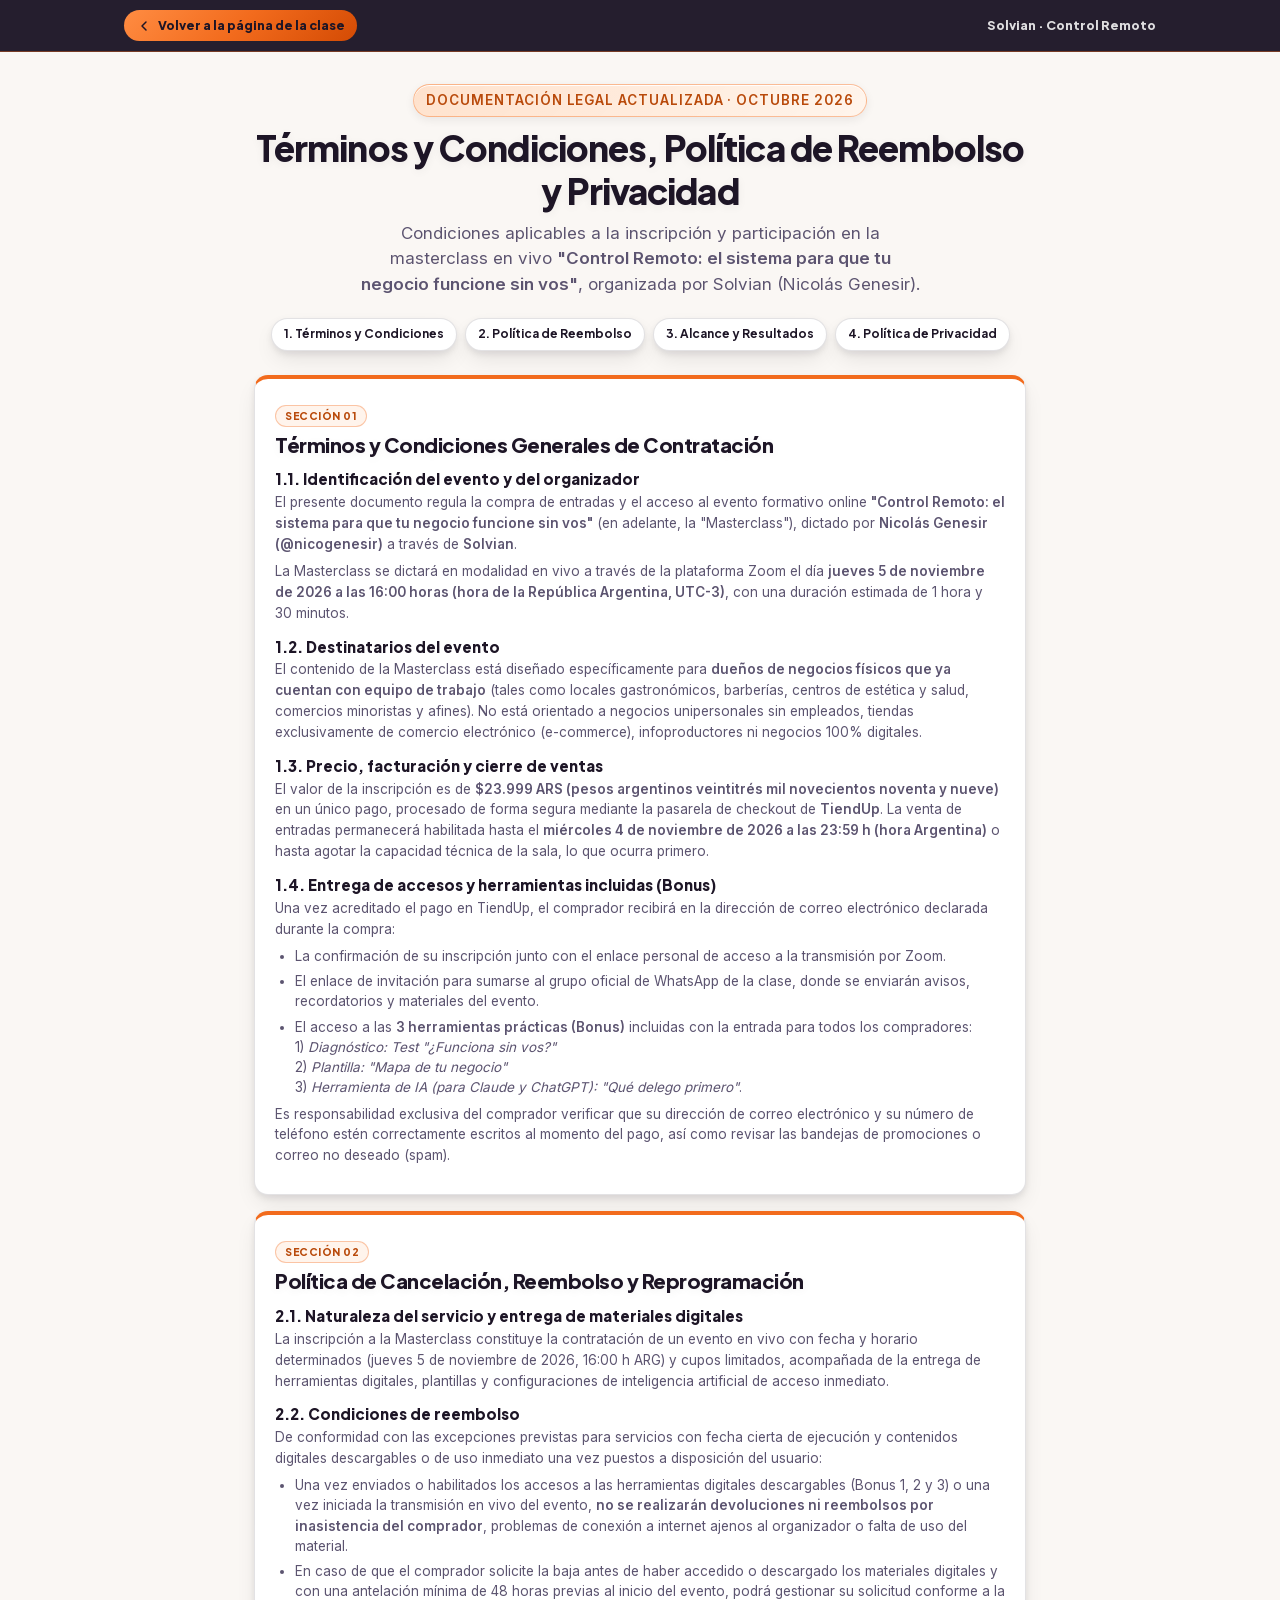
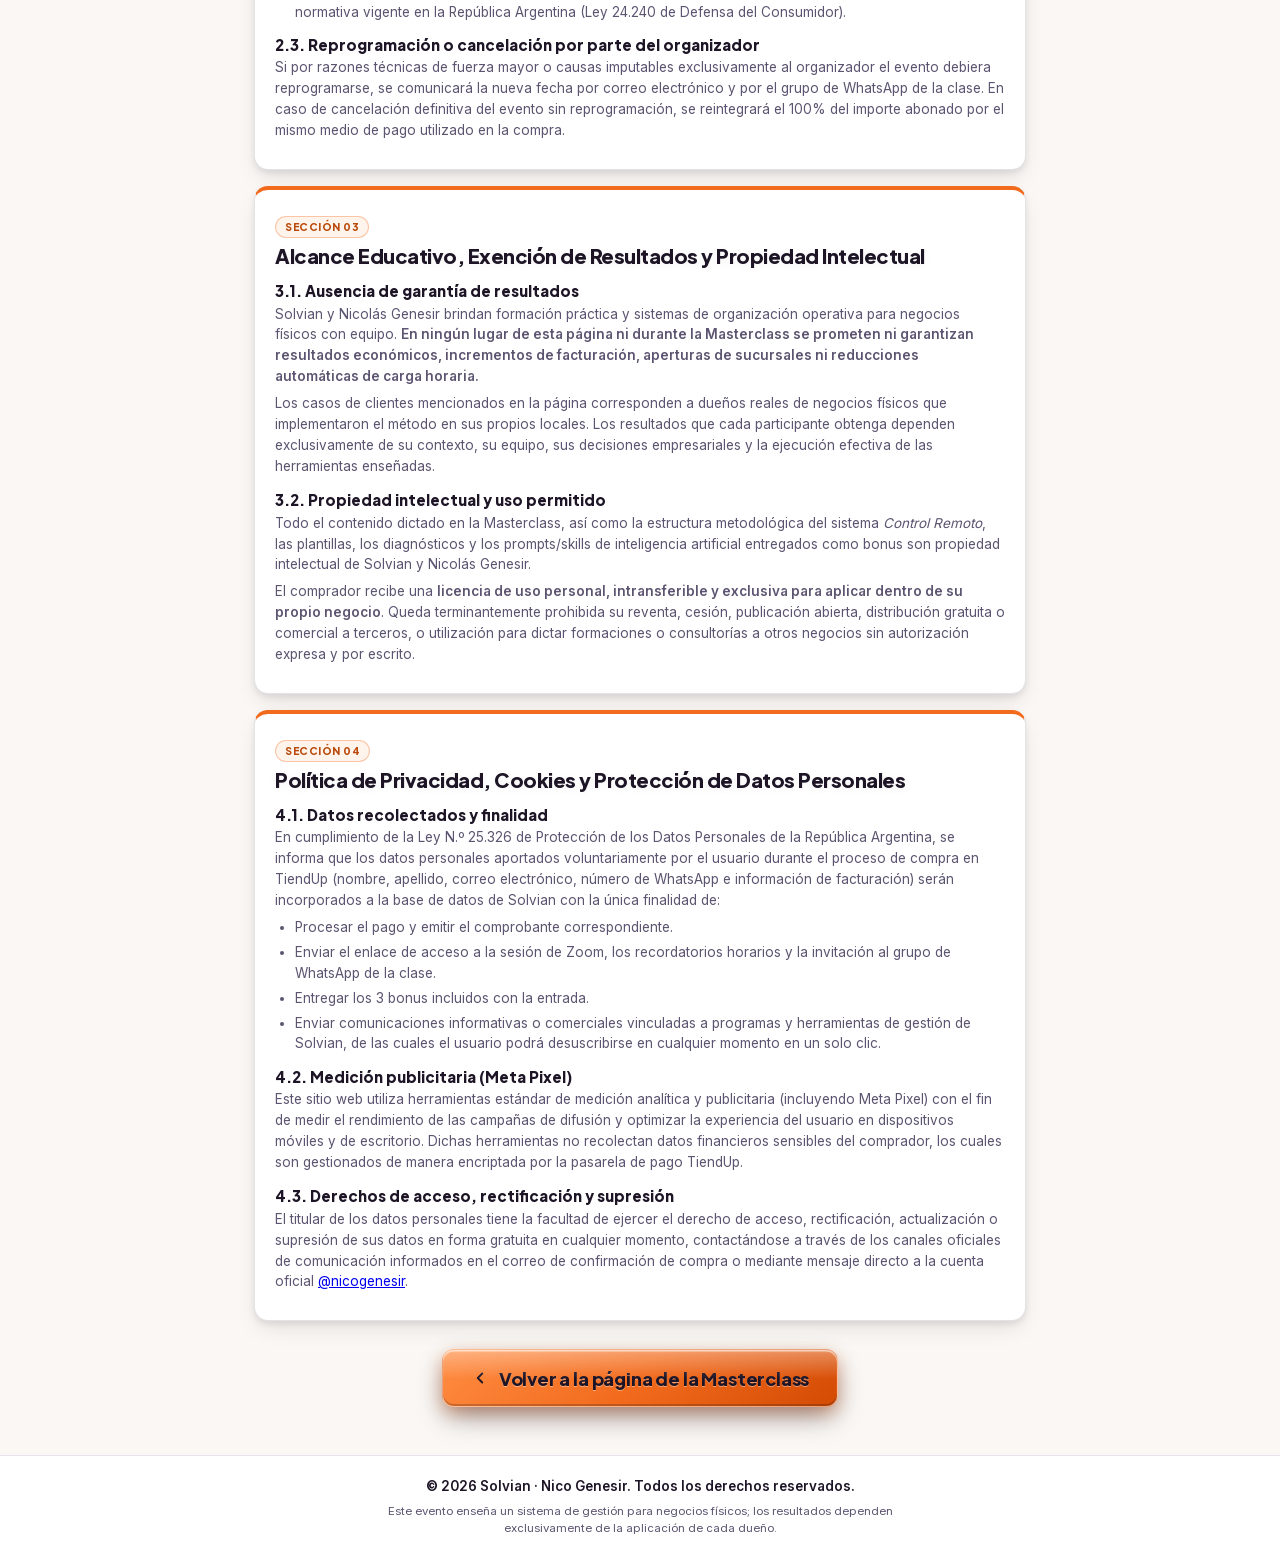
==== terminos.html @ d7a68b85 "feat: connected system board, Solvian deliverable bonus UI, 6 FAQs, dedicated terminos.html, cache-b" ====
<!DOCTYPE html>
<html lang="es-AR">
<head>
  <meta charset="UTF-8">
  <meta name="viewport" content="width=device-width, initial-scale=1.0">
  <title>Términos y Condiciones · Control Remoto · Solvian</title>
  <meta name="description" content="Términos y condiciones de contratación, política de reembolso y política de privacidad de la masterclass Control Remoto de Solvian · Nico Genesir.">
  <meta name="robots" content="noindex, follow">

  <link rel="icon" href="favicon.svg" type="image/svg+xml">
  <link rel="preload" href="assets/fonts/plus-jakarta-sans-800.woff2" as="font" type="font/woff2" crossorigin>
  <link rel="preload" href="assets/fonts/plus-jakarta-sans-700.woff2" as="font" type="font/woff2" crossorigin>
  <link rel="stylesheet" href="styles.css?v=4">
</head>
<body class="legal-page">
  <header class="legal-topbar">
    <div class="container legal-topbar-inner">
      <a href="index.html" class="btn-back-landing">
        <svg class="icon-lucide" width="16" height="16" viewBox="0 0 24 24" fill="none" stroke="currentColor" stroke-width="2.2" stroke-linecap="round" stroke-linejoin="round" aria-hidden="true">
          <path d="m15 18-6-6 6-6"/>
        </svg>
        <span>Volver a la página de la clase</span>
      </a>
      <span class="legal-brand">Solvian · Control Remoto</span>
    </div>
  </header>

  <main class="legal-main">
    <div class="container legal-container">
      <div class="section-header-center legal-header">
        <p class="eyebrow eyebrow-pill">DOCUMENTACIÓN LEGAL ACTUALIZADA · OCTUBRE 2026</p>
        <h1 class="section-title">Términos y Condiciones, Política de Reembolso y Privacidad</h1>
        <p class="section-subtitle">Condiciones aplicables a la inscripción y participación en la masterclass en vivo <strong>"Control Remoto: el sistema para que tu negocio funcione sin vos"</strong>, organizada por Solvian (Nicolás Genesir).</p>
      </div>

      <nav class="legal-quick-nav" aria-label="Índice de secciones legales">
        <a href="#condiciones-generales" class="legal-nav-pill">1. Términos y Condiciones</a>
        <a href="#politica-reembolso" class="legal-nav-pill">2. Política de Reembolso</a>
        <a href="#descargo-resultados" class="legal-nav-pill">3. Alcance y Resultados</a>
        <a href="#politica-privacidad" class="legal-nav-pill">4. Política de Privacidad</a>
      </nav>

      <div class="legal-card-stack">
        <!-- SECCIÓN 1 -->
        <section class="legal-section-card" id="condiciones-generales">
          <div class="legal-card-badge">SECCIÓN 01</div>
          <h2>Términos y Condiciones Generales de Contratación</h2>

          <div class="legal-clause">
            <h3>1.1. Identificación del evento y del organizador</h3>
            <p>El presente documento regula la compra de entradas y el acceso al evento formativo online <strong>"Control Remoto: el sistema para que tu negocio funcione sin vos"</strong> (en adelante, la "Masterclass"), dictado por <strong>Nicolás Genesir (@nicogenesir)</strong> a través de <strong>Solvian</strong>.</p>
            <p>La Masterclass se dictará en modalidad en vivo a través de la plataforma Zoom el día <strong>jueves 5 de noviembre de 2026 a las 16:00 horas (hora de la República Argentina, UTC-3)</strong>, con una duración estimada de 1 hora y 30 minutos.</p>
          </div>

          <div class="legal-clause">
            <h3>1.2. Destinatarios del evento</h3>
            <p>El contenido de la Masterclass está diseñado específicamente para <strong>dueños de negocios físicos que ya cuentan con equipo de trabajo</strong> (tales como locales gastronómicos, barberías, centros de estética y salud, comercios minoristas y afines). No está orientado a negocios unipersonales sin empleados, tiendas exclusivamente de comercio electrónico (e-commerce), infoproductores ni negocios 100% digitales.</p>
          </div>

          <div class="legal-clause">
            <h3>1.3. Precio, facturación y cierre de ventas</h3>
            <p>El valor de la inscripción es de <strong>$23.999 ARS (pesos argentinos veintitrés mil novecientos noventa y nueve)</strong> en un único pago, procesado de forma segura mediante la pasarela de checkout de <strong>TiendUp</strong>. La venta de entradas permanecerá habilitada hasta el <strong>miércoles 4 de noviembre de 2026 a las 23:59 h (hora Argentina)</strong> o hasta agotar la capacidad técnica de la sala, lo que ocurra primero.</p>
          </div>

          <div class="legal-clause">
            <h3>1.4. Entrega de accesos y herramientas incluidas (Bonus)</h3>
            <p>Una vez acreditado el pago en TiendUp, el comprador recibirá en la dirección de correo electrónico declarada durante la compra:</p>
            <ul class="legal-list">
              <li>La confirmación de su inscripción junto con el enlace personal de acceso a la transmisión por Zoom.</li>
              <li>El enlace de invitación para sumarse al grupo oficial de WhatsApp de la clase, donde se enviarán avisos, recordatorios y materiales del evento.</li>
              <li>El acceso a las <strong>3 herramientas prácticas (Bonus)</strong> incluidas con la entrada para todos los compradores:
                <br>1) <em>Diagnóstico: Test "¿Funciona sin vos?"</em>
                <br>2) <em>Plantilla: "Mapa de tu negocio"</em>
                <br>3) <em>Herramienta de IA (para Claude y ChatGPT): "Qué delego primero"</em>.
              </li>
            </ul>
            <p>Es responsabilidad exclusiva del comprador verificar que su dirección de correo electrónico y su número de teléfono estén correctamente escritos al momento del pago, así como revisar las bandejas de promociones o correo no deseado (spam).</p>
          </div>
        </section>

        <!-- SECCIÓN 2 -->
        <section class="legal-section-card" id="politica-reembolso">
          <div class="legal-card-badge">SECCIÓN 02</div>
          <h2>Política de Cancelación, Reembolso y Reprogramación</h2>

          <div class="legal-clause">
            <h3>2.1. Naturaleza del servicio y entrega de materiales digitales</h3>
            <p>La inscripción a la Masterclass constituye la contratación de un evento en vivo con fecha y horario determinados (jueves 5 de noviembre de 2026, 16:00 h ARG) y cupos limitados, acompañada de la entrega de herramientas digitales, plantillas y configuraciones de inteligencia artificial de acceso inmediato.</p>
          </div>

          <div class="legal-clause">
            <h3>2.2. Condiciones de reembolso</h3>
            <p>De conformidad con las excepciones previstas para servicios con fecha cierta de ejecución y contenidos digitales descargables o de uso inmediato una vez puestos a disposición del usuario:</p>
            <ul class="legal-list">
              <li>Una vez enviados o habilitados los accesos a las herramientas digitales descargables (Bonus 1, 2 y 3) o una vez iniciada la transmisión en vivo del evento, <strong>no se realizarán devoluciones ni reembolsos por inasistencia del comprador</strong>, problemas de conexión a internet ajenos al organizador o falta de uso del material.</li>
              <li>En caso de que el comprador solicite la baja antes de haber accedido o descargado los materiales digitales y con una antelación mínima de 48 horas previas al inicio del evento, podrá gestionar su solicitud conforme a la normativa vigente en la República Argentina (Ley 24.240 de Defensa del Consumidor).</li>
            </ul>
          </div>

          <div class="legal-clause">
            <h3>2.3. Reprogramación o cancelación por parte del organizador</h3>
            <p>Si por razones técnicas de fuerza mayor o causas imputables exclusivamente al organizador el evento debiera reprogramarse, se comunicará la nueva fecha por correo electrónico y por el grupo de WhatsApp de la clase. En caso de cancelación definitiva del evento sin reprogramación, se reintegrará el 100% del importe abonado por el mismo medio de pago utilizado en la compra.</p>
          </div>
        </section>

        <!-- SECCIÓN 3 -->
        <section class="legal-section-card" id="descargo-resultados">
          <div class="legal-card-badge">SECCIÓN 03</div>
          <h2>Alcance Educativo, Exención de Resultados y Propiedad Intelectual</h2>

          <div class="legal-clause">
            <h3>3.1. Ausencia de garantía de resultados</h3>
            <p>Solvian y Nicolás Genesir brindan formación práctica y sistemas de organización operativa para negocios físicos con equipo. <strong>En ningún lugar de esta página ni durante la Masterclass se prometen ni garantizan resultados económicos, incrementos de facturación, aperturas de sucursales ni reducciones automáticas de carga horaria.</strong></p>
            <p>Los casos de clientes mencionados en la página corresponden a dueños reales de negocios físicos que implementaron el método en sus propios locales. Los resultados que cada participante obtenga dependen exclusivamente de su contexto, su equipo, sus decisiones empresariales y la ejecución efectiva de las herramientas enseñadas.</p>
          </div>

          <div class="legal-clause">
            <h3>3.2. Propiedad intelectual y uso permitido</h3>
            <p>Todo el contenido dictado en la Masterclass, así como la estructura metodológica del sistema <em>Control Remoto</em>, las plantillas, los diagnósticos y los prompts/skills de inteligencia artificial entregados como bonus son propiedad intelectual de Solvian y Nicolás Genesir.</p>
            <p>El comprador recibe una <strong>licencia de uso personal, intransferible y exclusiva para aplicar dentro de su propio negocio</strong>. Queda terminantemente prohibida su reventa, cesión, publicación abierta, distribución gratuita o comercial a terceros, o utilización para dictar formaciones o consultorías a otros negocios sin autorización expresa y por escrito.</p>
          </div>
        </section>

        <!-- SECCIÓN 4 -->
        <section class="legal-section-card" id="politica-privacidad">
          <div class="legal-card-badge">SECCIÓN 04</div>
          <h2>Política de Privacidad, Cookies y Protección de Datos Personales</h2>

          <div class="legal-clause">
            <h3>4.1. Datos recolectados y finalidad</h3>
            <p>En cumplimiento de la Ley N.º 25.326 de Protección de los Datos Personales de la República Argentina, se informa que los datos personales aportados voluntariamente por el usuario durante el proceso de compra en TiendUp (nombre, apellido, correo electrónico, número de WhatsApp e información de facturación) serán incorporados a la base de datos de Solvian con la única finalidad de:</p>
            <ul class="legal-list">
              <li>Procesar el pago y emitir el comprobante correspondiente.</li>
              <li>Enviar el enlace de acceso a la sesión de Zoom, los recordatorios horarios y la invitación al grupo de WhatsApp de la clase.</li>
              <li>Entregar los 3 bonus incluidos con la entrada.</li>
              <li>Enviar comunicaciones informativas o comerciales vinculadas a programas y herramientas de gestión de Solvian, de las cuales el usuario podrá desuscribirse en cualquier momento en un solo clic.</li>
            </ul>
          </div>

          <div class="legal-clause">
            <h3>4.2. Medición publicitaria (Meta Pixel)</h3>
            <p>Este sitio web utiliza herramientas estándar de medición analítica y publicitaria (incluyendo Meta Pixel) con el fin de medir el rendimiento de las campañas de difusión y optimizar la experiencia del usuario en dispositivos móviles y de escritorio. Dichas herramientas no recolectan datos financieros sensibles del comprador, los cuales son gestionados de manera encriptada por la pasarela de pago TiendUp.</p>
          </div>

          <div class="legal-clause">
            <h3>4.3. Derechos de acceso, rectificación y supresión</h3>
            <p>El titular de los datos personales tiene la facultad de ejercer el derecho de acceso, rectificación, actualización o supresión de sus datos en forma gratuita en cualquier momento, contactándose a través de los canales oficiales de comunicación informados en el correo de confirmación de compra o mediante mensaje directo a la cuenta oficial <a href="https://instagram.com/nicogenesir" target="_blank" rel="noopener">@nicogenesir</a>.</p>
          </div>
        </section>
      </div>

      <div class="legal-bottom-cta">
        <a href="index.html" class="btn-primary">
          <svg class="icon-lucide" width="18" height="18" viewBox="0 0 24 24" fill="none" stroke="currentColor" stroke-width="2.4" stroke-linecap="round" stroke-linejoin="round" aria-hidden="true">
            <path d="m15 18-6-6 6-6"/>
          </svg>
          <span>Volver a la página de la Masterclass</span>
        </a>
      </div>
    </div>
  </main>

  <footer class="site-footer">
    <div class="container">
      <div class="footer-top-row">
        <p class="footer-line">© 2026 Solvian · Nico Genesir. Todos los derechos reservados.</p>
        <p class="footer-disclaimer-short">Este evento enseña un sistema de gestión para negocios físicos; los resultados dependen exclusivamente de la aplicación de cada dueño.</p>
      </div>
    </div>
  </footer>
</body>
</html>
---- styles.css ----
/* ==========================================================================
   FONT FACES (Self-hosted WOFF2)
   ========================================================================== */
@font-face {
  font-family: 'Plus Jakarta Sans';
  font-style: normal;
  font-weight: 700;
  font-display: swap;
  src: url('assets/fonts/plus-jakarta-sans-700.woff2') format('woff2');
}

@font-face {
  font-family: 'Plus Jakarta Sans';
  font-style: normal;
  font-weight: 800;
  font-display: swap;
  src: url('assets/fonts/plus-jakarta-sans-800.woff2') format('woff2');
}

@font-face {
  font-family: 'Inter';
  font-style: normal;
  font-weight: 400;
  font-display: swap;
  src: url('assets/fonts/inter-400.woff2') format('woff2');
}

@font-face {
  font-family: 'Inter';
  font-style: normal;
  font-weight: 600;
  font-display: swap;
  src: url('assets/fonts/inter-600.woff2') format('woff2');
}

/* ==========================================================================
   DESIGN TOKENS (Source of truth & semantic tokens)
   ========================================================================== */
:root {
  /* Raw brand palette */
  --white: #FFFFFF;
  --warm-neutral: #FAF7F4;
  --ink: #1D1526;
  --ink-deep: #120C18;
  --text-2: #5C5470;
  --text-3: #8E88A0;
  --line: #E7E3EE;

  --action: #F26B1D;
  --action-bright: #FF8C42;
  --action-hover: #D95A10;
  --action-active: #BF4C09;
  --action-soft: #FFE6D5;
  --action-softer: #FFF4EC;
  --action-text: #B94A0B;
  --status-green: #15803D;
  --status-blue: #2563EB;
  --status-violet: #6D3FC9;

  /* Gradients & Glass tokens */
  --grad-action: linear-gradient(135deg, #FF8C42 0%, #F26B1D 50%, #D44B04 100%);
  --grad-action-hover: linear-gradient(135deg, #FF9854 0%, #E66012 50%, #C24302 100%);
  --grad-closing-btn: linear-gradient(135deg, #2D203C 0%, #1D1526 52%, #100B16 100%);
  --grad-dark-card: linear-gradient(145deg, #1E1528 0%, #2C1F3B 55%, #150E1D 100%);

  /* Semantic tokens */
  --surface-base: var(--white);
  --surface-alt: var(--warm-neutral);
  --surface-accent-soft: var(--action-soft);
  --surface-accent-softer: var(--action-softer);
  --text-primary: var(--ink);
  --text-secondary: var(--text-2);
  --text-muted: var(--text-3);
  --border-subtle: var(--line);

  /* Typography */
  --font-display: 'Plus Jakarta Sans', -apple-system, BlinkMacSystemFont, 'Segoe UI', sans-serif;
  --font-body: 'Inter', -apple-system, BlinkMacSystemFont, 'Segoe UI', sans-serif;

  /* 6-step fluid typographic scale (Mobile-First tuned) */
  --step-0: clamp(0.75rem, 0.72rem + 0.15vw, 0.84375rem);
  --step-1: clamp(0.9375rem, 0.9rem + 0.2vw, 1.0625rem);
  --step-2: clamp(1rem, 0.95rem + 0.3vw, 1.1875rem);
  --step-3: clamp(1.125rem, 1.04rem + 0.5vw, 1.375rem);
  --step-4: clamp(1.45rem, 1.24rem + 1.2vw, 2.25rem);
  --step-5: clamp(1.75rem, 1.45rem + 2vw, 3rem);

  /* Concentric radii (8 / 12 / 20 px) */
  --radius-sm: 8px;
  --radius-md: 12px;
  --radius-lg: 20px;

  /* 4px spacing grid */
  --space-1: 4px;
  --space-2: 8px;
  --space-3: 12px;
  --space-4: 16px;
  --space-5: 20px;
  --space-6: 24px;
  --space-8: 32px;
  --space-10: 40px;
  --space-12: 48px;
  --space-16: 64px;

  /* Layered Tinted Shadows */
  --shadow-sm:
    0 3px 6px rgba(15, 10, 22, 0.08),
    0 10px 22px -4px rgba(15, 10, 22, 0.1);
  --shadow-md:
    0 6px 14px -2px rgba(15, 10, 22, 0.1),
    0 18px 38px -6px rgba(15, 10, 22, 0.16),
    0 28px 56px -12px rgba(15, 10, 22, 0.1);
  --shadow-card-rich:
    0 8px 18px -4px rgba(15, 10, 22, 0.12),
    0 20px 42px -8px rgba(15, 10, 22, 0.18),
    0 4px 12px rgba(242, 107, 29, 0.1),
    inset 0 1px 0 rgba(255, 255, 255, 0.9);
  --shadow-btn:
    0 12px 28px -4px rgba(15, 10, 22, 0.42),
    0 6px 16px rgba(242, 107, 29, 0.38),
    inset 0 1.5px 1px rgba(255, 255, 255, 0.65),
    inset 0 -2px 0 rgba(15, 10, 22, 0.22);
  --shadow-btn-hover:
    0 16px 34px -4px rgba(15, 10, 22, 0.5),
    0 8px 20px rgba(242, 107, 29, 0.48),
    inset 0 1.5px 1px rgba(255, 255, 255, 0.75),
    inset 0 -2px 0 rgba(15, 10, 22, 0.25);

  /* Motion */
  --ease-out: cubic-bezier(0.23, 1, 0.32, 1);

  /* Layout */
  --banner-height: 50px;
}

@media (max-width: 767px) {
  :root {
    --banner-height: 46px;
  }
}

/* ==========================================================================
   RESET & BASE
   ========================================================================== */
*,
*::before,
*::after {
  box-sizing: border-box;
  margin: 0;
  padding: 0;
}

html {
  font-size: 100%;
  -webkit-text-size-adjust: 100%;
  scroll-behavior: smooth;
  overflow-x: clip;
}

@media (prefers-reduced-motion: reduce) {
  html {
    scroll-behavior: auto;
  }
}

body {
  font-family: var(--font-body);
  font-size: var(--step-1);
  font-weight: 400;
  line-height: 1.55;
  color: var(--text-primary);
  background-color: var(--surface-base);
  padding-top: var(--banner-height);
  overflow-x: clip;
  -webkit-font-smoothing: antialiased;
}

@media (max-width: 767px) {
  body:not(.legal-page) {
    padding-bottom: calc(74px + env(safe-area-inset-bottom, 0px));
  }
}

::selection {
  background-color: var(--action-soft);
  color: var(--ink);
}

img,
picture,
svg {
  display: block;
  max-width: 100%;
}

ul,
ol {
  list-style: none;
}

abbr[title] {
  text-decoration: none;
}

/* ==========================================================================
   GLOBAL HEADINGS & CENTER ALIGNMENT GUARANTEE
   ========================================================================== */
h1,
h2,
h3,
h4 {
  font-family: var(--font-display);
  color: var(--text-primary);
  line-height: 1.18;
  text-align: center;
  margin-inline: auto;
}

h1,
h2 {
  letter-spacing: -0.025em;
  font-weight: 800;
  text-shadow: 0 2px 10px rgba(15, 10, 22, 0.06);
}

p {
  font-family: var(--font-body);
  line-height: 1.52;
  max-width: 65ch;
  margin-inline: auto;
  text-wrap: pretty;
}

/* ==========================================================================
   SCROLL REVEAL FLUIDITY
   ========================================================================== */
.reveal-item {
  opacity: 1;
  transform: translateY(0);
  transition:
    opacity 450ms var(--ease-out),
    transform 450ms var(--ease-out);
}

html.js-ready .reveal-item:not(.is-revealed) {
  opacity: 0;
  transform: translateY(16px);
}

@media (prefers-reduced-motion: reduce) {
  html.js-ready .reveal-item:not(.is-revealed) {
    opacity: 1;
    transform: none;
  }
}

/* ==========================================================================
   LAYOUT CONTAINERS & SECTIONS
   ========================================================================== */
.container {
  width: 100%;
  max-width: 1080px;
  margin-inline: auto;
  padding-inline: var(--space-6);
}

@media (max-width: 767px) {
  .container {
    padding-inline: 16px;
  }
}

section {
  padding-block: var(--space-12);
  background-color: var(--surface-base);
  position: relative;
}

section.section-alt {
  background:
    radial-gradient(circle at 50% 0%, rgba(255, 226, 204, 0.45) 0%, rgba(250, 247, 244, 0) 55%),
    var(--surface-alt);
}

@media (max-width: 767px) {
  section {
    padding-block: 28px;
  }
}

/* ==========================================================================
   CENTERED SECTION HEADERS & EYEBROW PILLS
   ========================================================================== */
.section-header-center {
  width: 100%;
  display: flex;
  flex-direction: column;
  align-items: center;
  justify-content: center;
  text-align: center;
  margin-inline: auto;
  margin-bottom: 18px;
}

.eyebrow {
  font-family: var(--font-body);
  font-size: var(--step-0);
  font-weight: 600;
  text-transform: uppercase;
  letter-spacing: 0.07em;
  color: var(--action-text);
  text-align: center;
  margin-inline: auto;
}

.eyebrow-pill {
  display: inline-flex;
  align-items: center;
  justify-content: center;
  gap: 6px;
  padding: 5px 12px;
  border-radius: 999px;
  background: linear-gradient(135deg, rgba(255, 224, 201, 0.94) 0%, rgba(255, 244, 236, 0.9) 100%);
  border: 1px solid rgba(242, 107, 29, 0.4);
  box-shadow:
    0 3px 10px rgba(15, 10, 22, 0.07),
    inset 0 1px 0 rgba(255, 255, 255, 0.9);
  margin-bottom: 10px;
}

.live-dot {
  width: 7px;
  height: 7px;
  border-radius: 50%;
  background-color: var(--action);
  box-shadow: 0 0 0 3px rgba(242, 107, 29, 0.28);
  flex-shrink: 0;
}

.section-title {
  width: 100%;
  font-size: var(--step-4);
  font-weight: 800;
  line-height: 1.22;
  text-align: center;
  margin-inline: auto;
  margin-bottom: 8px;
}

.section-header-center .section-title:last-child {
  margin-bottom: 0;
}

.section-subtitle {
  font-size: var(--step-1);
  color: var(--text-secondary);
  text-align: center;
  margin-inline: auto;
  max-width: 52ch;
}

/* ==========================================================================
   KEYWORD HIGHLIGHTS (Balanced Centering + Orange Glass + Dark Shadow)
   ========================================================================== */
.highlight-word {
  display: inline-block;
  position: relative;
  padding: 0.04em 0.32em 0.08em;
  margin-top: 4px;
  border-radius: 10px;
  background: linear-gradient(135deg, #FF8E47 0%, #F26B1D 48%, #D44B04 100%);
  border: 1px solid rgba(255, 255, 255, 0.58);
  box-shadow:
    0 10px 24px -3px rgba(15, 10, 22, 0.4),
    0 4px 12px rgba(242, 107, 29, 0.42),
    inset 0 2px 1px rgba(255, 255, 255, 0.68),
    inset 0 -2px 0 rgba(15, 10, 22, 0.22);
  color: var(--ink);
  text-shadow: 0 1px 0 rgba(255, 255, 255, 0.5);
  text-align: center;
}

/* Focus states */
a:focus-visible,
button:focus-visible,
summary:focus-visible,
[tabindex="0"]:focus-visible {
  outline: 2px solid var(--ink);
  outline-offset: 2px;
}

/* ==========================================================================
   HIGH-CONVERSION BUTTONS
   ========================================================================== */
.btn-primary {
  position: relative;
  overflow: hidden;
  display: inline-flex;
  align-items: center;
  justify-content: center;
  gap: 10px;
  min-height: 58px;
  padding: 14px 28px;
  background-color: var(--action);
  background-image: var(--grad-action);
  color: var(--ink);
  font-family: var(--font-display);
  font-size: 1.125rem;
  font-weight: 800;
  line-height: 1.2;
  letter-spacing: -0.01em;
  text-decoration: none;
  text-align: center;
  border-radius: var(--radius-md);
  border: 1px solid rgba(255, 255, 255, 0.45);
  box-shadow: var(--shadow-btn);
  text-shadow: 0 1px 0 rgba(255, 255, 255, 0.4);
  cursor: pointer;
  font-variant-numeric: tabular-nums;
  transition:
    background-color 140ms var(--ease-out),
    transform 140ms var(--ease-out),
    box-shadow 140ms var(--ease-out);
}

.btn-primary::before {
  content: '';
  position: absolute;
  inset: 0;
  background: linear-gradient(180deg, rgba(255, 255, 255, 0.34) 0%, rgba(255, 255, 255, 0) 52%);
  pointer-events: none;
}

.btn-arrow {
  flex-shrink: 0;
  transition: transform 140ms var(--ease-out);
}

@media (hover: hover) and (pointer: fine) {
  .btn-primary:not([aria-disabled="true"]):hover {
    background-color: var(--action-hover);
    background-image: var(--grad-action-hover);
    box-shadow: var(--shadow-btn-hover);
    transform: translateY(-2px);
  }

  .btn-primary:not([aria-disabled="true"]):hover .btn-arrow {
    transform: translateX(4px);
  }
}

.btn-primary:not([aria-disabled="true"]):active {
  background-color: var(--action-active);
  transform: scale(0.97);
}

/* Closing dark button on orange surface */
.btn-closing {
  background-color: var(--ink);
  background-image: var(--grad-closing-btn);
  color: var(--white);
  border: 1px solid rgba(255, 255, 255, 0.22);
  text-shadow: 0 2px 6px rgba(0, 0, 0, 0.45);
  box-shadow:
    0 16px 36px -4px rgba(15, 10, 22, 0.6),
    0 6px 14px rgba(15, 10, 22, 0.38),
    inset 0 1.5px 1px rgba(255, 255, 255, 0.28);
}

@media (hover: hover) and (pointer: fine) {
  .btn-closing:not([aria-disabled="true"]):hover {
    background-color: #2E223C;
    background-image: linear-gradient(135deg, #38284B 0%, #241A30 55%, #160F1E 100%);
    box-shadow:
      0 20px 40px -4px rgba(15, 10, 22, 0.68),
      0 8px 18px rgba(15, 10, 22, 0.45),
      inset 0 1.5px 1px rgba(255, 255, 255, 0.35);
    transform: translateY(-2px);
  }
}

.btn-closing:not([aria-disabled="true"]):active {
  background-color: #120D18;
  transform: scale(0.97);
}

.btn-closing:focus-visible {
  outline: 2px solid var(--white);
  outline-offset: 2px;
}

/* Secondary CTA button */
.link-cta {
  display: inline-flex;
  align-items: center;
  justify-content: center;
  gap: var(--space-2);
  min-height: 50px;
  padding: 12px 24px;
  border-radius: var(--radius-md);
  background: linear-gradient(135deg, #FFF0E4 0%, #FFE0C8 100%);
  border: 1px solid rgba(242, 107, 29, 0.48);
  box-shadow:
    0 8px 20px -4px rgba(15, 10, 22, 0.14),
    0 2px 6px rgba(242, 107, 29, 0.18),
    inset 0 1.5px 0 rgba(255, 255, 255, 0.9);
  font-family: var(--font-display);
  font-size: 1.0625rem;
  font-weight: 800;
  color: var(--ink);
  text-decoration: none;
  text-align: center;
  cursor: pointer;
  transition: transform 120ms var(--ease-out), box-shadow 120ms var(--ease-out);
}

@media (hover: hover) and (pointer: fine) {
  .link-cta:not([aria-disabled="true"]):hover {
    transform: translateY(-2px);
    box-shadow:
      0 12px 24px -4px rgba(15, 10, 22, 0.18),
      0 4px 10px rgba(242, 107, 29, 0.25),
      inset 0 1.5px 0 rgba(255, 255, 255, 0.95);
  }
}

.link-cta:not([aria-disabled="true"]):active {
  transform: scale(0.97);
}

/* Disabled CTA state (Sales closed) */
.btn-primary[aria-disabled="true"],
.btn-closing[aria-disabled="true"] {
  background-color: var(--line);
  background-image: none;
  color: var(--text-3);
  border-color: var(--line);
  box-shadow: none;
  text-shadow: none;
  cursor: not-allowed;
  transform: none;
}

.btn-primary[aria-disabled="true"]::before {
  display: none;
}

.link-cta[aria-disabled="true"] {
  background: var(--line);
  border-color: var(--line);
  color: var(--text-3);
  box-shadow: none;
  text-decoration: none;
  cursor: not-allowed;
}

/* ==========================================================================
   0 · TOP COUNTDOWN BANNER
   ========================================================================== */
.top-banner {
  position: fixed;
  top: 0;
  left: 0;
  right: 0;
  z-index: 100;
  height: var(--banner-height);
  background-color: var(--ink);
  background-image: linear-gradient(90deg, #150E1D 0%, #241832 50%, #150E1D 100%);
  color: var(--white);
  border-bottom: 1px solid rgba(242, 107, 29, 0.4);
  box-shadow: 0 8px 24px rgba(12, 8, 18, 0.28);
  backdrop-filter: blur(14px);
  -webkit-backdrop-filter: blur(14px);
}

.top-banner.is-closed {
  background-color: var(--line);
  background-image: none;
  color: var(--text-2);
  border-bottom-color: var(--border-subtle);
  box-shadow: none;
}

.top-banner.is-closed .banner-cta,
.top-banner.is-closed .banner-prefix-desktop {
  display: none;
}

.top-banner.is-closed .banner-prefix {
  display: inline;
  color: var(--ink);
}

.scroll-progress-bar {
  position: absolute;
  bottom: 0;
  left: 0;
  height: 2.5px;
  width: 100%;
  background: linear-gradient(90deg, #FF8C42 0%, #F26B1D 100%);
  box-shadow: 0 0 10px rgba(242, 107, 29, 0.7);
  transform-origin: left center;
  transform: scaleX(0);
  pointer-events: none;
}

.top-banner-inner {
  max-width: 1080px;
  height: 100%;
  margin-inline: auto;
  padding-inline: var(--space-4);
  display: flex;
  align-items: center;
  justify-content: space-between;
  gap: var(--space-3);
  white-space: nowrap;
  font-size: 0.875rem;
  line-height: 1;
}

.banner-timer-group {
  display: inline-flex;
  align-items: center;
  gap: 8px;
}

.banner-prefix {
  display: none;
  font-weight: 600;
  color: rgba(255, 255, 255, 0.88);
}

.banner-prefix-desktop {
  font-weight: 600;
  color: rgba(255, 255, 255, 0.88);
}

.banner-units {
  display: inline-flex;
  align-items: center;
  gap: 4px;
  font-variant-numeric: tabular-nums;
}

.banner-chip {
  display: inline-flex;
  align-items: baseline;
  justify-content: center;
  gap: 1.5px;
  padding: 4px 7px;
  background: linear-gradient(180deg, rgba(255, 255, 255, 0.14) 0%, rgba(255, 255, 255, 0.06) 100%);
  border: 1px solid rgba(255, 140, 66, 0.42);
  box-shadow:
    0 2px 6px rgba(0, 0, 0, 0.35),
    inset 0 1px 0 rgba(255, 255, 255, 0.2);
  border-radius: 6px;
  font-family: var(--font-body);
  font-size: 0.75rem;
  font-weight: 600;
  color: rgba(255, 255, 255, 0.8);
}

.banner-chip strong {
  font-family: var(--font-display);
  font-weight: 800;
  font-size: 0.84375rem;
  color: #FF9B59;
  display: inline-block;
  min-width: 2ch;
  text-align: right;
  font-variant-numeric: tabular-nums;
}

.banner-cta {
  display: inline-flex;
  align-items: center;
  min-height: 32px;
  padding: 6px 14px;
  border-radius: 999px;
  background-color: var(--action);
  background-image: var(--grad-action);
  border: 1px solid rgba(255, 255, 255, 0.45);
  box-shadow:
    0 4px 12px rgba(242, 107, 29, 0.4),
    inset 0 1px 0 rgba(255, 255, 255, 0.55);
  font-family: var(--font-display);
  font-weight: 800;
  font-size: 0.8125rem;
  color: var(--ink);
  text-decoration: none;
  gap: 4px;
  cursor: pointer;
  flex-shrink: 0;
  transition: transform 120ms var(--ease-out);
}

.banner-cta-mobile {
  display: none;
}

.banner-cta:not([aria-disabled="true"]):active {
  transform: scale(0.96);
}

.banner-cta[aria-disabled="true"] {
  background: var(--line);
  color: var(--text-3);
  border-color: transparent;
  box-shadow: none;
  cursor: not-allowed;
}

@media (max-width: 767px) {
  .top-banner-inner {
    padding-inline: 12px;
    gap: 6px;
    font-size: 0.75rem;
  }

  .banner-prefix {
    display: inline;
    font-size: 0.75rem;
  }

  .banner-prefix-desktop {
    display: none;
  }

  .banner-timer-group {
    gap: 6px;
  }

  .banner-units {
    gap: 3px;
  }

  .banner-chip {
    padding: 3px 5px;
    font-size: 0.6875rem;
  }

  .banner-chip strong {
    font-size: 0.75rem;
  }

  .banner-cta {
    font-size: 0.75rem;
    min-height: 30px;
    padding: 5px 11px;
    gap: 3px;
  }

  .banner-cta-desktop {
    display: none;
  }

  .banner-cta-mobile {
    display: inline;
  }
}

/* ==========================================================================
   1 · HERO SECTION (100% Symmetrical Centered Layout)
   ========================================================================== */
.section-hero {
  padding-top: var(--space-8);
  padding-bottom: var(--space-10);
  background:
    radial-gradient(circle at 50% 6%, rgba(255, 142, 71, 0.22) 0%, rgba(255, 255, 255, 0) 52%),
    var(--surface-base);
}

.hero-single {
  max-width: 760px;
  margin-inline: auto;
}

.hero-copy {
  width: 100%;
  display: flex;
  flex-direction: column;
  align-items: center;
  justify-content: center;
  text-align: center;
}

.hero-top-badges {
  width: 100%;
  display: flex;
  justify-content: center;
  align-items: center;
  margin-bottom: 10px;
}

.hero-top-badges .eyebrow-pill {
  margin-bottom: 0;
}

.hero-title {
  width: 100%;
  font-size: var(--step-5);
  line-height: 1.18;
  margin-bottom: 12px;
  text-align: center;
  margin-inline: auto;
}

.hero-subtitle {
  font-size: var(--step-2);
  line-height: 1.42;
  color: var(--text-secondary);
  margin-bottom: 14px;
  max-width: 46ch;
  text-align: center;
  margin-inline: auto;
}

/* Visual Transformation Flow Strip in Hero */
.hero-visual-flow {
  display: inline-flex;
  align-items: center;
  justify-content: center;
  gap: 8px;
  padding: 8px 12px;
  border-radius: 12px;
  background: linear-gradient(135deg, #FFFFFF 0%, #FFF7F0 100%);
  border: 1px solid rgba(242, 107, 29, 0.28);
  box-shadow: var(--shadow-sm);
  margin-bottom: 12px;
  margin-inline: auto;
  max-width: 100%;
}

.flow-node {
  display: inline-flex;
  align-items: center;
  gap: 5px;
  padding: 5px 9px;
  border-radius: 8px;
  font-family: var(--font-display);
  font-size: 0.78125rem;
  font-weight: 700;
}

.flow-node-pain {
  background-color: rgba(29, 21, 38, 0.06);
  color: var(--text-secondary);
}

.flow-node-system {
  background: var(--grad-action);
  color: var(--ink);
  box-shadow: 0 3px 8px rgba(242, 107, 29, 0.35);
}

.flow-node-win {
  background-color: #E9F6EE;
  border: 1px solid rgba(21, 128, 61, 0.3);
  color: var(--status-green);
}

.flow-icon {
  display: inline-flex;
  align-items: center;
  justify-content: center;
  flex-shrink: 0;
}

.flow-arrow {
  font-weight: 800;
  color: var(--action-text);
  font-size: 0.875rem;
}

.hero-social-proof {
  display: inline-flex;
  align-items: center;
  justify-content: center;
  gap: 8px;
  padding: 7px 14px;
  background: linear-gradient(135deg, #FFFFFF 0%, #FFF7F0 100%);
  border: 1px solid rgba(242, 107, 29, 0.3);
  border-radius: 999px;
  box-shadow: var(--shadow-sm);
  margin-bottom: 14px;
  margin-inline: auto;
}

.social-proof-number {
  font-family: var(--font-display);
  font-weight: 800;
  font-size: 1.125rem;
  line-height: 1;
  color: var(--action-text);
  font-variant-numeric: tabular-nums;
  flex-shrink: 0;
}

.social-proof-label {
  font-size: 0.8125rem;
  color: var(--text-primary);
  font-weight: 600;
  line-height: 1.25;
}

.hero-cta-block {
  display: flex;
  flex-direction: column;
  align-items: center;
  justify-content: center;
  gap: 8px;
  width: 100%;
}

.cta-sub-strip {
  display: flex;
  justify-content: center;
  align-items: center;
  font-size: var(--step-0);
  color: var(--text-secondary);
}

.cta-close-tag {
  font-weight: 600;
  color: var(--action-text);
  background: rgba(242, 107, 29, 0.14);
  border: 1px solid rgba(242, 107, 29, 0.3);
  padding: 3px 11px;
  border-radius: 999px;
}

@media (max-width: 767px) {
  .section-hero {
    padding-top: 14px;
    padding-bottom: 22px;
  }

  .eyebrow-pill {
    font-size: 0.65rem;
    padding: 4px 10px;
  }

  .hero-title {
    font-size: clamp(1.55rem, 6.4vw, 1.95rem);
    line-height: 1.2;
    margin-bottom: 10px;
  }

  .hero-subtitle {
    font-size: 0.875rem;
    line-height: 1.38;
    margin-bottom: 10px;
  }

  .hero-visual-flow {
    width: 100%;
    padding: 6px 8px;
    gap: 4px;
    margin-bottom: 10px;
  }

  .flow-node {
    padding: 4px 6px;
    font-size: 0.6875rem;
    gap: 4px;
  }

  .flow-node svg {
    width: 13px;
    height: 13px;
  }

  .flow-arrow {
    font-size: 0.75rem;
  }

  .hero-social-proof {
    padding: 6px 12px;
    margin-bottom: 12px;
  }

  .social-proof-number {
    font-size: 1rem;
  }

  .social-proof-label {
    font-size: 0.75rem;
  }

  .hero-cta-block .btn-primary {
    width: 100%;
    min-height: 52px;
    font-size: 0.96875rem;
    padding: 12px 16px;
  }
}

/* ==========================================================================
   2 · EL PROBLEMA (2x2 Visual Pain Grid + Rubros Chips)
   ========================================================================== */
.problem-content {
  max-width: 760px;
  margin-inline: auto;
}

.problem-visual-grid {
  display: grid;
  grid-template-columns: repeat(2, 1fr);
  gap: 10px;
  margin-bottom: 14px;
}

.pain-card {
  background: linear-gradient(155deg, #FFFFFF 0%, #FFF8F2 100%);
  border: 1px solid rgba(242, 107, 29, 0.26);
  border-top: 3px solid var(--action);
  border-radius: 12px;
  padding: 14px 12px;
  box-shadow: var(--shadow-sm);
  display: flex;
  flex-direction: column;
  align-items: center;
  text-align: center;
  gap: 6px;
}

.pain-icon-box {
  width: 36px;
  height: 36px;
  border-radius: 10px;
  background: var(--grad-action);
  color: var(--ink);
  box-shadow:
    0 4px 10px rgba(15, 10, 22, 0.2),
    inset 0 1px 0 rgba(255, 255, 255, 0.65);
  display: inline-flex;
  align-items: center;
  justify-content: center;
}

.pain-title {
  font-family: var(--font-display);
  font-size: 0.90625rem;
  font-weight: 800;
  line-height: 1.2;
  color: var(--ink);
  text-align: center;
}

.pain-sub {
  font-size: 0.78125rem;
  line-height: 1.3;
  color: var(--text-secondary);
  text-align: center;
}

.rubros-box {
  background: #FFFFFF;
  border: 1px solid rgba(29, 21, 38, 0.1);
  border-radius: 12px;
  padding: 12px;
  text-align: center;
  margin-bottom: 14px;
  box-shadow: var(--shadow-sm);
}

.rubros-label {
  font-family: var(--font-display);
  font-size: 0.6875rem;
  font-weight: 800;
  letter-spacing: 0.06em;
  color: var(--action-text);
  margin-bottom: 8px;
  text-align: center;
}

.rubros-pills {
  display: flex;
  flex-wrap: wrap;
  justify-content: center;
  gap: 6px;
  margin-bottom: 8px;
}

.rubro-chip {
  display: inline-flex;
  align-items: center;
  gap: 5px;
  padding: 4px 10px;
  border-radius: 999px;
  background: var(--surface-accent-softer);
  border: 1px solid rgba(242, 107, 29, 0.3);
  font-size: 0.75rem;
  font-weight: 600;
  color: var(--ink);
}

.rubro-chip .icon-lucide {
  color: var(--action-text);
}

.not-for-who {
  font-size: 0.71875rem;
  color: var(--text-secondary);
  text-align: center;
}

.problem-cta-wrap {
  display: flex;
  justify-content: center;
}

@media (max-width: 767px) {
  .problem-visual-grid {
    gap: 8px;
  }

  .pain-card {
    padding: 11px 9px;
    gap: 4px;
  }

  .pain-icon-box {
    width: 32px;
    height: 32px;
    border-radius: 8px;
  }

  .pain-title {
    font-size: 0.8125rem;
  }

  .pain-sub {
    font-size: 0.71875rem;
  }

  .problem-cta-wrap .link-cta {
    width: 100%;
    min-height: 48px;
    padding: 10px 16px;
    font-size: 0.9375rem;
  }
}

/* ==========================================================================
   3 · CASOS DE ÉXITO ("NUESTROS CLIENTES" + Prominent Photo + Metric Badge)
   ========================================================================== */
.cases-header {
  display: flex;
  flex-direction: column;
  align-items: center;
  justify-content: center;
  text-align: center;
  gap: 10px;
  margin-bottom: 12px;
}

.cases-header-text {
  width: 100%;
  display: flex;
  flex-direction: column;
  align-items: center;
  text-align: center;
}

.cases-header .section-title {
  margin-bottom: 0;
  text-align: center;
}

.carousel-controls {
  display: flex;
  align-items: center;
  justify-content: center;
  gap: var(--space-2);
}

.carousel-btn {
  width: 38px;
  height: 38px;
  border-radius: var(--radius-sm);
  border: 1px solid var(--border-subtle);
  background-color: var(--surface-base);
  box-shadow: var(--shadow-sm);
  color: var(--ink);
  display: inline-flex;
  align-items: center;
  justify-content: center;
  cursor: pointer;
  transition:
    background-color 120ms var(--ease-out),
    transform 120ms var(--ease-out);
}

@media (hover: hover) and (pointer: fine) {
  .carousel-btn:hover {
    background-color: var(--action-softer);
    border-color: var(--action);
  }
}

.carousel-btn:active {
  transform: scale(0.95);
}

@media (max-width: 767px) {
  .carousel-controls {
    display: none;
  }
}

/* Edge Fade-In / Fade-Out Mask */
.carousel-viewport {
  position: relative;
  width: 100%;
  max-width: 1280px;
  margin-inline: auto;
  overflow: hidden;
  -webkit-mask-image: linear-gradient(
    to right,
    transparent 0%,
    #000000 7%,
    #000000 93%,
    transparent 100%
  );
  mask-image: linear-gradient(
    to right,
    transparent 0%,
    #000000 7%,
    #000000 93%,
    transparent 100%
  );
}

@media (max-width: 767px) {
  .carousel-viewport {
    -webkit-mask-image: linear-gradient(
      to right,
      transparent 0%,
      #000000 4%,
      #000000 96%,
      transparent 100%
    );
    mask-image: linear-gradient(
      to right,
      transparent 0%,
      #000000 4%,
      #000000 96%,
      transparent 100%
    );
  }
}

.carousel-track {
  display: flex;
  gap: 12px;
  overflow-x: auto;
  scrollbar-width: none;
  -ms-overflow-style: none;
  padding-block: 8px 14px;
  padding-inline: var(--space-4);
  -webkit-overflow-scrolling: touch;
}

.carousel-track::-webkit-scrollbar {
  display: none;
}

.case-card {
  flex: 0 0 218px;
  width: 218px;
  background: linear-gradient(155deg, #FFFFFF 0%, #FFF9F5 55%, #FFECE0 100%);
  border: 1px solid rgba(242, 107, 29, 0.3);
  border-top: 3px solid var(--action);
  border-radius: 14px;
  box-shadow: var(--shadow-card-rich);
  padding: 13px 12px;
  display: flex;
  flex-direction: column;
  align-items: center;
  text-align: center;
  gap: 6px;
  transition: transform 200ms var(--ease-out), box-shadow 200ms var(--ease-out);
}

@media (hover: hover) and (pointer: fine) {
  .case-card:hover {
    transform: translateY(-3px);
  }
}

.case-visual-header {
  display: flex;
  flex-direction: column;
  align-items: center;
  gap: 6px;
  width: 100%;
}

/* Prominent Photo / Monogram avatar */
.case-avatar {
  width: 68px;
  height: 68px;
  border-radius: 14px;
  overflow: hidden;
  position: relative;
  background: var(--grad-action);
  border: 2px solid rgba(255, 255, 255, 0.92);
  box-shadow:
    0 6px 14px -2px rgba(15, 10, 22, 0.26),
    0 2px 6px rgba(242, 107, 29, 0.32);
  flex-shrink: 0;
}

.case-avatar img {
  width: 100%;
  height: 100%;
  object-fit: cover;
  border-radius: 12px;
}

.case-avatar .monogram {
  display: none;
  width: 100%;
  height: 100%;
  align-items: center;
  justify-content: center;
  font-family: var(--font-display);
  font-weight: 800;
  font-size: 1.25rem;
  color: var(--ink);
  letter-spacing: -0.02em;
  user-select: none;
}

.case-avatar.is-fallback img {
  display: none;
}

.case-avatar.is-fallback .monogram {
  display: flex;
}

.case-metric-badge {
  display: inline-block;
  padding: 2px 9px;
  border-radius: 999px;
  background-color: var(--ink);
  color: #FFAE78;
  font-family: var(--font-display);
  font-size: 0.6875rem;
  font-weight: 800;
  line-height: 1.3;
}

.case-meta {
  font-family: var(--font-display);
  font-size: 0.84375rem;
  font-weight: 800;
  line-height: 1.2;
  color: var(--ink);
  text-align: center;
}

.case-result {
  font-size: 0.78125rem;
  line-height: 1.35;
  color: var(--text-secondary);
  text-align: center;
}

@media (max-width: 767px) {
  .carousel-track {
    gap: 10px;
    padding-block: 6px 12px;
    padding-inline: 12px;
  }

  .case-card {
    flex: 0 0 176px;
    width: 176px;
    padding: 11px 10px;
    gap: 5px;
    border-radius: 12px;
  }

  .case-avatar {
    width: 60px;
    height: 60px;
    border-radius: 12px;
  }

  .case-avatar .monogram {
    font-size: 1.0625rem;
  }

  .case-metric-badge {
    font-size: 0.625rem;
    padding: 2px 7px;
  }

  .case-meta {
    font-size: 0.78125rem;
  }

  .case-result {
    font-size: 0.71875rem;
    line-height: 1.32;
  }
}

/* Progress dots */
.carousel-dots {
  display: flex;
  align-items: center;
  justify-content: center;
  flex-wrap: nowrap;
  margin-top: 0;
  margin-inline: -12px;
}

.carousel-dot {
  width: 32px;
  height: 30px;
  border: none;
  background: transparent;
  display: inline-flex;
  align-items: center;
  justify-content: center;
  cursor: pointer;
  padding: 0;
}

.carousel-dot span {
  width: 6px;
  height: 6px;
  border-radius: 999px;
  background-color: var(--line);
  transition:
    transform 160ms var(--ease-out),
    background-color 160ms var(--ease-out),
    width 160ms var(--ease-out);
}

.carousel-dot.is-active span {
  width: 18px;
  background: var(--grad-action);
  box-shadow: 0 2px 6px rgba(242, 107, 29, 0.45);
}

/* ==========================================================================
   4 · EL SISTEMA CONTROL REMOTO EN 4 PASOS (Connected System Architecture Board)
   ========================================================================== */
.system-board {
  background: #FFFFFF;
  border: 1.5px solid rgba(29, 21, 38, 0.14);
  border-radius: 16px;
  box-shadow: var(--shadow-md);
  overflow: hidden;
  margin-bottom: 28px;
}

.system-board-topbar {
  background: linear-gradient(90deg, #160F1E 0%, #261A35 50%, #160F1E 100%);
  color: var(--white);
  padding: 10px 16px;
  display: flex;
  align-items: center;
  justify-content: space-between;
  gap: 8px;
  border-bottom: 2px solid var(--action);
}

.system-board-brand {
  display: inline-flex;
  align-items: center;
  gap: 8px;
  font-family: var(--font-display);
  font-size: 0.71875rem;
  font-weight: 800;
  letter-spacing: 0.05em;
  color: rgba(255, 255, 255, 0.92);
}

.system-board-dot {
  width: 8px;
  height: 8px;
  border-radius: 50%;
  background: var(--action);
  box-shadow: 0 0 0 3px rgba(242, 107, 29, 0.3);
  flex-shrink: 0;
}

.system-board-pill {
  padding: 3px 9px;
  border-radius: 999px;
  background: rgba(242, 107, 29, 0.22);
  border: 1px solid rgba(255, 142, 71, 0.5);
  color: #FFAE78;
  font-family: var(--font-display);
  font-size: 0.625rem;
  font-weight: 800;
  letter-spacing: 0.05em;
  white-space: nowrap;
}

.system-pipeline {
  display: grid;
  grid-template-columns: repeat(4, 1fr);
  gap: 12px;
  padding: 16px;
  background: linear-gradient(180deg, #FDFBF9 0%, #F7F3EE 100%);
}

.sys-stage {
  position: relative;
  border-radius: 12px;
  background: #FFFFFF;
  border: 1px solid rgba(29, 21, 38, 0.12);
  padding: 14px 12px;
  box-shadow: var(--shadow-sm);
  display: flex;
  flex-direction: column;
  align-items: center;
  text-align: center;
  gap: 6px;
}

.sys-stage-1 {
  border-top: 4px solid #F26B1D;
}

.sys-stage-2 {
  border-top: 4px solid #15803D;
}

.sys-stage-3 {
  border-top: 4px solid #2563EB;
}

.sys-stage-4 {
  border-top: 4px solid #6D3FC9;
}

.sys-stage-header {
  display: inline-flex;
  align-items: center;
  justify-content: center;
  gap: 6px;
}

.sys-num {
  width: 26px;
  height: 26px;
  border-radius: 7px;
  font-family: var(--font-display);
  font-size: 0.78125rem;
  font-weight: 800;
  display: inline-flex;
  align-items: center;
  justify-content: center;
  color: var(--white);
}

.sys-stage-1 .sys-num {
  background: var(--grad-action);
  color: var(--ink);
}

.sys-stage-2 .sys-num {
  background: #15803D;
}

.sys-stage-3 .sys-num {
  background: #2563EB;
}

.sys-stage-4 .sys-num {
  background: #6D3FC9;
}

.sys-stage-tag {
  font-family: var(--font-display);
  font-size: 0.625rem;
  font-weight: 800;
  letter-spacing: 0.06em;
  color: var(--text-secondary);
}

.sys-stage-title {
  font-family: var(--font-display);
  font-size: 1.0625rem;
  font-weight: 800;
  color: var(--ink);
  text-align: center;
}

.sys-stage-desc {
  font-size: 0.78125rem;
  line-height: 1.34;
  color: var(--text-secondary);
  text-align: center;
}

/* Mini visual inside each system stage */
.sys-mini-visual {
  margin-top: auto;
  padding-top: 6px;
  width: 100%;
  display: flex;
  flex-wrap: wrap;
  align-items: center;
  justify-content: center;
  gap: 4px;
}

.sys-chip {
  padding: 3px 7px;
  border-radius: 6px;
  font-family: var(--font-display);
  font-size: 0.625rem;
  font-weight: 700;
  background: #F4F1F8;
  color: var(--text-secondary);
  border: 1px solid rgba(29, 21, 38, 0.08);
}

.sys-chip-active {
  background: #FFF0E5;
  color: var(--action-text);
  border-color: rgba(242, 107, 29, 0.4);
}

.sys-mini-box {
  width: 100%;
  padding: 5px 8px;
  border-radius: 7px;
  background: #ECFDF3;
  border: 1px solid rgba(21, 128, 61, 0.28);
  display: flex;
  align-items: center;
  justify-content: space-between;
  gap: 4px;
  font-size: 0.65rem;
}

.sys-mini-box strong {
  font-family: var(--font-display);
  color: var(--ink);
}

.sys-mini-box span {
  font-weight: 700;
  color: #15803D;
}

.sys-step-pill {
  padding: 3px 6px;
  border-radius: 5px;
  background: #EFF6FF;
  border: 1px solid rgba(37, 99, 235, 0.25);
  color: #1D4ED8;
  font-family: var(--font-display);
  font-size: 0.6rem;
  font-weight: 700;
}

.sys-step-done {
  background: #DCFCE7;
  border-color: rgba(21, 128, 61, 0.35);
  color: #15803D;
}

.sys-role-pill {
  width: 100%;
  padding: 5px 8px;
  border-radius: 7px;
  background: #F5F3FF;
  border: 1px solid rgba(109, 63, 201, 0.28);
  display: flex;
  align-items: center;
  justify-content: space-between;
  gap: 4px;
  font-size: 0.65rem;
}

.sys-role-who {
  font-family: var(--font-display);
  font-weight: 800;
  color: var(--ink);
}

.sys-role-kpi {
  padding: 1px 6px;
  border-radius: 999px;
  background: #15803D;
  color: var(--white);
  font-weight: 700;
  font-size: 0.59375rem;
}

.sys-connector-badge {
  display: none;
  margin-top: 4px;
  padding: 2px 8px;
  border-radius: 999px;
  background: rgba(242, 107, 29, 0.14);
  color: var(--action-text);
  font-family: var(--font-display);
  font-size: 0.625rem;
  font-weight: 800;
}

/* Bottom Live Example Trace inside System Board */
.system-live-trace {
  background: #FFF6EE;
  border-top: 1px solid rgba(242, 107, 29, 0.28);
  padding: 10px 14px;
  display: flex;
  flex-wrap: wrap;
  align-items: center;
  justify-content: center;
  gap: 8px;
  text-align: center;
}

.trace-label {
  font-family: var(--font-display);
  font-size: 0.6875rem;
  font-weight: 800;
  letter-spacing: 0.05em;
  color: var(--action-text);
}

.trace-chain {
  display: flex;
  flex-wrap: wrap;
  align-items: center;
  justify-content: center;
  gap: 6px;
}

.trace-item {
  padding: 4px 9px;
  border-radius: 7px;
  background: #FFFFFF;
  border: 1px solid rgba(29, 21, 38, 0.12);
  font-size: 0.71875rem;
  color: var(--ink);
}

.trace-item-win {
  background: #E9F6EE;
  border-color: rgba(21, 128, 61, 0.35);
  color: #15803D;
  font-weight: 600;
}

.trace-arrow {
  font-weight: 800;
  color: var(--action-text);
  font-size: 0.8125rem;
}

@media (max-width: 900px) {
  .system-pipeline {
    grid-template-columns: repeat(2, 1fr);
    gap: 10px;
    padding: 12px;
  }

  .sys-connector-badge {
    display: inline-block;
  }
}

@media (max-width: 767px) {
  .system-board-topbar {
    padding: 8px 12px;
  }

  .system-board-brand {
    font-size: 0.625rem;
  }

  .sys-stage {
    padding: 11px 9px;
    gap: 4px;
  }

  .sys-stage-title {
    font-size: 0.9375rem;
  }

  .sys-stage-desc {
    font-size: 0.71875rem;
  }

  .trace-item {
    font-size: 0.65rem;
    padding: 3px 7px;
  }
}

/* ==========================================================================
   4B · BONUS SHOWCASE (Real Solvian Deliverable UI Mockups)
   ========================================================================== */
.bonus-section {
  padding-top: 4px;
}

.bonus-heading {
  font-size: var(--step-4);
  font-weight: 800;
  text-align: center;
  margin-inline: auto;
}

.bonus-layout {
  display: flex;
  flex-direction: column;
  gap: 14px;
  margin-bottom: 18px;
}

.bonus-top-row {
  display: grid;
  grid-template-columns: 1fr 1fr;
  gap: 14px;
  align-items: stretch;
}

.bonus-card-head {
  display: flex;
  align-items: center;
  justify-content: center;
  gap: 8px;
  margin-bottom: 6px;
}

.bonus-icon-3d {
  width: 32px;
  height: 32px;
  border-radius: 8px;
  background: var(--grad-action);
  color: var(--ink);
  border: 1px solid rgba(255, 255, 255, 0.55);
  box-shadow:
    0 4px 10px rgba(15, 10, 22, 0.24),
    inset 0 1px 0 rgba(255, 255, 255, 0.7);
  display: inline-flex;
  align-items: center;
  justify-content: center;
  flex-shrink: 0;
}

.bonus-tag {
  display: inline-block;
  padding: 3px 10px;
  border-radius: 999px;
  background: linear-gradient(135deg, rgba(255, 142, 71, 0.22) 0%, rgba(242, 107, 29, 0.34) 100%);
  border: 1px solid rgba(242, 107, 29, 0.4);
  color: var(--action-text);
  margin-bottom: 0;
  font-size: 0.65rem;
}

.bonus-title {
  font-size: 1.0625rem;
  font-weight: 800;
  margin-bottom: 4px;
  text-align: center;
  margin-inline: auto;
}

.bonus-desc {
  font-size: 0.8125rem;
  line-height: 1.38;
  color: var(--text-secondary);
  margin-bottom: 12px;
  text-align: center;
  margin-inline: auto;
}

/* Weight 1 & 2 Cards */
.bonus-weight-1,
.bonus-weight-2 {
  background: linear-gradient(155deg, #FFFFFF 0%, #FFF8F2 65%, #FFEDE0 100%);
  border: 1px solid rgba(242, 107, 29, 0.34);
  border-top: 4px solid var(--action);
  border-radius: var(--radius-md);
  padding: 16px;
  box-shadow: var(--shadow-card-rich);
  display: flex;
  flex-direction: column;
}

/* Solvian Deliverable UI Card inside Bonus 1 & 2 */
.solvian-deliverable-card {
  margin-top: auto;
  background: #FFFFFF;
  border: 1px solid rgba(29, 21, 38, 0.14);
  border-radius: 11px;
  overflow: hidden;
  box-shadow:
    0 10px 24px -6px rgba(15, 10, 22, 0.16),
    0 2px 6px rgba(15, 10, 22, 0.06);
}

.deliverable-topbar {
  background: linear-gradient(90deg, #1D1526 0%, #2D203C 100%);
  color: var(--white);
  padding: 7px 11px;
  display: flex;
  align-items: center;
  justify-content: space-between;
  gap: 6px;
}

.deliverable-brand {
  font-family: var(--font-display);
  font-size: 0.6875rem;
  font-weight: 800;
  color: rgba(255, 255, 255, 0.92);
}

.deliverable-badge-alert {
  padding: 2px 7px;
  border-radius: 999px;
  background: rgba(242, 107, 29, 0.28);
  border: 1px solid rgba(255, 155, 89, 0.55);
  color: #FFAE78;
  font-family: var(--font-display);
  font-size: 0.59375rem;
  font-weight: 800;
  letter-spacing: 0.04em;
}

.deliverable-badge-ok {
  padding: 2px 7px;
  border-radius: 999px;
  background: rgba(21, 128, 61, 0.32);
  border: 1px solid rgba(74, 222, 128, 0.45);
  color: #86EFAC;
  font-family: var(--font-display);
  font-size: 0.59375rem;
  font-weight: 800;
  letter-spacing: 0.04em;
}

.deliverable-body {
  padding: 11px;
  display: flex;
  flex-direction: column;
  gap: 9px;
}

/* Bonus 1: Diagnostic Score & Scale Bar */
.diag-score-row {
  display: flex;
  align-items: center;
  justify-content: space-between;
  gap: 8px;
}

.diag-score-main {
  display: flex;
  align-items: baseline;
  gap: 7px;
}

.diag-big-num {
  font-family: var(--font-display);
  font-size: 1.5rem;
  font-weight: 800;
  line-height: 1;
  color: var(--ink);
  font-variant-numeric: tabular-nums;
}

.diag-big-num small {
  font-size: 0.78125rem;
  font-weight: 700;
  color: var(--text-secondary);
}

.diag-score-caption {
  font-size: 0.71875rem;
  font-weight: 600;
  color: var(--text-secondary);
}

.diag-status-chip {
  padding: 3px 8px;
  border-radius: 6px;
  background: #FFF1E6;
  border: 1px solid rgba(242, 107, 29, 0.4);
  color: var(--action-text);
  font-family: var(--font-display);
  font-size: 0.65rem;
  font-weight: 800;
  white-space: nowrap;
}

.diag-scale-wrap {
  display: flex;
  flex-direction: column;
  gap: 4px;
}

.diag-scale-bar {
  display: grid;
  grid-template-columns: 1.2fr 1fr 1fr 1.2fr;
  gap: 3px;
  height: 9px;
  align-items: center;
}

.diag-seg {
  height: 100%;
  border-radius: 999px;
  position: relative;
}

.diag-seg-green {
  background: #15803D;
}

.diag-seg-yellow {
  background: #F59E0B;
}

.diag-seg-orange {
  background: #F26B1D;
}

.diag-seg-red {
  background: #1D1526;
}

.diag-marker-dot {
  position: absolute;
  top: 50%;
  right: 18%;
  transform: translateY(-50%);
  width: 13px;
  height: 13px;
  border-radius: 50%;
  background: var(--action);
  border: 2.5px solid #FFFFFF;
  box-shadow: 0 2px 6px rgba(15, 10, 22, 0.45);
}

.diag-scale-labels {
  display: flex;
  justify-content: space-between;
  font-size: 0.625rem;
  font-weight: 700;
}

.scale-lbl-good {
  color: #15803D;
}

.scale-lbl-bad {
  color: var(--ink);
}

.diag-mini-metrics {
  display: grid;
  grid-template-columns: repeat(3, 1fr);
  gap: 6px;
}

.diag-metric-box {
  background: #FAF7F4;
  border: 1px solid rgba(29, 21, 38, 0.09);
  border-radius: 7px;
  padding: 6px 5px;
  display: flex;
  flex-direction: column;
  align-items: center;
  text-align: center;
  gap: 1px;
}

.diag-metric-danger {
  background: #FFF4EC;
  border-color: rgba(242, 107, 29, 0.35);
}

.dm-val {
  font-family: var(--font-display);
  font-size: 0.75rem;
  font-weight: 800;
  color: var(--ink);
}

.diag-metric-danger .dm-val {
  color: var(--action-text);
}

.dm-lbl {
  font-size: 0.59375rem;
  line-height: 1.15;
  color: var(--text-secondary);
}

/* Bonus 2: Solvian Mapa de Sistemas Columns (Inspired by Ejemplo — Mapa de sistemas.png) */
.map-columns-grid {
  display: grid;
  grid-template-columns: repeat(3, 1fr);
  gap: 6px;
}

.map-col {
  border-radius: 8px;
  padding: 6px;
  display: flex;
  flex-direction: column;
  gap: 5px;
}

.map-col-orange {
  background: #FFF3EB;
  border: 1px solid rgba(242, 107, 29, 0.35);
}

.map-col-blue {
  background: #EFF6FF;
  border: 1px solid rgba(37, 99, 235, 0.28);
}

.map-col-green {
  background: #ECFDF3;
  border: 1px solid rgba(21, 128, 61, 0.28);
}

.map-col-head {
  display: flex;
  align-items: center;
  gap: 5px;
  padding-bottom: 4px;
  border-bottom: 1px solid rgba(29, 21, 38, 0.08);
  text-align: left;
}

.map-col-num {
  width: 18px;
  height: 18px;
  border-radius: 50%;
  font-family: var(--font-display);
  font-size: 0.625rem;
  font-weight: 800;
  display: inline-flex;
  align-items: center;
  justify-content: center;
  color: #FFFFFF;
  flex-shrink: 0;
}

.map-col-orange .map-col-num {
  background: #F26B1D;
}

.map-col-blue .map-col-num {
  background: #2563EB;
}

.map-col-green .map-col-num {
  background: #15803D;
}

.map-col-title-group {
  display: flex;
  flex-direction: column;
  min-width: 0;
}

.map-col-title-group strong {
  font-family: var(--font-display);
  font-size: 0.65rem;
  font-weight: 800;
  color: var(--ink);
  line-height: 1.1;
}

.map-col-title-group span {
  font-size: 0.5625rem;
  color: var(--text-secondary);
  line-height: 1.15;
}

.map-inner-card {
  background: #FFFFFF;
  border-radius: 6px;
  padding: 5px 6px;
  border: 1px solid rgba(29, 21, 38, 0.08);
  display: flex;
  flex-direction: column;
  align-items: flex-start;
  gap: 3px;
  text-align: left;
}

.map-inner-card strong {
  font-family: var(--font-display);
  font-size: 0.625rem;
  font-weight: 700;
  color: var(--ink);
  line-height: 1.15;
}

.map-pill {
  padding: 1.5px 5px;
  border-radius: 4px;
  font-family: var(--font-display);
  font-size: 0.53125rem;
  font-weight: 800;
  letter-spacing: 0.03em;
}

.map-pill-green {
  background: #DCFCE7;
  color: #15803D;
}

.map-pill-blue {
  background: #DBEAFE;
  color: #1D4ED8;
}

.map-pill-orange {
  background: #FFEDD5;
  color: #B94A0B;
}

/* Weight 3: Flagship Dark-Ink + Orange Glow Showcase Card */
.bonus-weight-3 {
  background-color: var(--ink);
  background-image:
    radial-gradient(circle at 85% 20%, rgba(242, 107, 29, 0.28) 0%, rgba(29, 21, 38, 0) 50%),
    var(--grad-dark-card);
  border: 1px solid rgba(255, 140, 66, 0.45);
  border-top: 4px solid var(--action);
  border-radius: var(--radius-md);
  padding: 18px;
  box-shadow:
    0 18px 38px -8px rgba(12, 8, 18, 0.45),
    0 4px 16px rgba(242, 107, 29, 0.18),
    inset 0 1px 0 rgba(255, 255, 255, 0.16);
  display: grid;
  grid-template-columns: 44fr 56fr;
  gap: 16px;
  align-items: center;
  color: var(--white);
}

.bonus-tag-featured {
  background: linear-gradient(135deg, rgba(255, 140, 66, 0.3) 0%, rgba(242, 107, 29, 0.5) 100%);
  border-color: rgba(255, 160, 96, 0.55);
  color: #FFAE78;
}

.bonus-weight-3 .bonus-title {
  font-size: 1.125rem;
  color: var(--white);
  margin-bottom: 6px;
  text-align: center;
}

.bonus-weight-3 .bonus-desc {
  font-size: 0.8125rem;
  color: rgba(255, 255, 255, 0.84);
  margin-bottom: 12px;
  text-align: center;
}

.ai-flow-mini {
  display: flex;
  flex-wrap: wrap;
  align-items: center;
  justify-content: center;
  gap: 5px;
}

.ai-flow-step {
  padding: 4px 8px;
  border-radius: 6px;
  background: rgba(255, 255, 255, 0.08);
  border: 1px solid rgba(255, 255, 255, 0.14);
  font-family: var(--font-display);
  font-size: 0.65rem;
  font-weight: 700;
  color: rgba(255, 255, 255, 0.86);
}

.ai-flow-step-active {
  background: rgba(242, 107, 29, 0.25);
  border-color: rgba(255, 155, 89, 0.55);
  color: #FFAE78;
}

.ai-flow-step-win {
  background: rgba(16, 185, 129, 0.2);
  border-color: rgba(16, 185, 129, 0.45);
  color: #6EE7B7;
}

.ai-flow-arrow {
  color: #FF9B59;
  font-weight: 800;
  font-size: 0.75rem;
}

/* Bonus 3 Orientative AI Preview Card */
.ai-orientative-preview {
  background: linear-gradient(160deg, rgba(255, 255, 255, 0.09) 0%, rgba(18, 12, 24, 0.88) 100%);
  border: 1px solid rgba(255, 155, 89, 0.42);
  border-radius: 12px;
  padding: 12px;
  box-shadow:
    0 12px 26px -4px rgba(0, 0, 0, 0.52),
    inset 0 1px 0 rgba(255, 255, 255, 0.18);
}

.ai-preview-top {
  display: flex;
  align-items: center;
  justify-content: space-between;
  gap: 6px;
  padding-bottom: 8px;
  margin-bottom: 8px;
  border-bottom: 1px solid rgba(255, 255, 255, 0.12);
}

.ai-preview-badge {
  display: inline-flex;
  align-items: center;
  gap: 5px;
  font-family: var(--font-display);
  font-size: 0.625rem;
  font-weight: 800;
  letter-spacing: 0.05em;
  color: rgba(255, 255, 255, 0.86);
}

.ai-pulse-dot {
  width: 6px;
  height: 6px;
  border-radius: 50%;
  background-color: #10B981;
  box-shadow: 0 0 0 2px rgba(16, 185, 129, 0.25);
  flex-shrink: 0;
}

.ai-saved-pill {
  padding: 3px 9px;
  border-radius: 999px;
  background: var(--grad-action);
  color: var(--ink);
  font-family: var(--font-display);
  font-size: 0.65rem;
  font-weight: 800;
  white-space: nowrap;
}

.ai-task-stack {
  display: flex;
  flex-direction: column;
  gap: 6px;
}

.ai-task-card {
  display: grid;
  grid-template-columns: 24px 1fr auto;
  align-items: center;
  gap: 8px;
  padding: 7px 9px;
  border-radius: 8px;
  background: rgba(255, 255, 255, 0.06);
  border: 1px solid rgba(255, 255, 255, 0.13);
  text-align: left;
}

.ai-task-num {
  width: 24px;
  height: 24px;
  border-radius: 6px;
  background: rgba(242, 107, 29, 0.28);
  border: 1px solid rgba(255, 155, 89, 0.5);
  color: #FFAE78;
  font-family: var(--font-display);
  font-size: 0.6875rem;
  font-weight: 800;
  display: inline-flex;
  align-items: center;
  justify-content: center;
}

.ai-task-info {
  display: flex;
  flex-direction: column;
  min-width: 0;
}

.ai-task-info strong {
  font-family: var(--font-display);
  font-size: 0.75rem;
  font-weight: 700;
  color: var(--white);
  line-height: 1.2;
}

.ai-task-info span {
  font-size: 0.65rem;
  color: rgba(255, 255, 255, 0.72);
  line-height: 1.25;
}

.ai-task-info em {
  font-style: normal;
  font-weight: 600;
  color: #FFAE78;
}

.ai-task-hours {
  padding: 2px 7px;
  border-radius: 5px;
  background: rgba(16, 185, 129, 0.2);
  border: 1px solid rgba(16, 185, 129, 0.42);
  color: #6EE7B7;
  font-family: var(--font-display);
  font-size: 0.65rem;
  font-weight: 800;
  white-space: nowrap;
}

.bonus-cta-center {
  display: flex;
  justify-content: center;
}

@media (max-width: 900px) {
  .bonus-top-row,
  .bonus-weight-3 {
    grid-template-columns: 1fr;
    gap: 12px;
  }
}

@media (max-width: 767px) {
  .bonus-weight-1,
  .bonus-weight-2,
  .bonus-weight-3 {
    padding: 14px 12px;
  }

  .map-columns-grid {
    gap: 4px;
  }

  .map-col {
    padding: 5px;
  }

  .bonus-cta-center .btn-primary {
    width: 100%;
    min-height: 52px;
    font-size: 0.96875rem;
  }
}

/* ==========================================================================
   5 · QUIÉN SOY (Centered Bio + Symmetrical Aligned Stats + Visual Bullets)
   ========================================================================== */
.bio-centered-card {
  max-width: 640px;
  margin-inline: auto;
  display: flex;
  flex-direction: column;
  align-items: center;
  text-align: center;
}

.bio-photo-frame {
  width: 120px;
  aspect-ratio: 1 / 1;
  border-radius: 50%;
  overflow: hidden;
  background: linear-gradient(145deg, var(--action-soft) 0%, #FFC89E 100%);
  border: 3px solid var(--action);
  box-shadow: var(--shadow-card-rich);
  position: relative;
  margin-bottom: 10px;
}

.bio-photo-frame img {
  width: 100%;
  height: 100%;
  object-fit: cover;
}

.bio-photo-frame .monogram-large {
  display: none;
  width: 100%;
  height: 100%;
  align-items: center;
  justify-content: center;
  font-family: var(--font-display);
  font-weight: 800;
  font-size: 2.25rem;
  color: var(--action-text);
  letter-spacing: -0.03em;
  user-select: none;
}

.bio-photo-frame.is-fallback img {
  display: none;
}

.bio-photo-frame.is-fallback .monogram-large {
  display: flex;
}

/* Perfectly Aligned 3-Column Bio Stats */
.bio-stats {
  width: 100%;
  display: grid;
  grid-template-columns: repeat(3, 1fr);
  gap: 8px;
  align-items: stretch;
  margin-top: 6px;
  margin-bottom: 12px;
}

.bio-stat-item {
  display: flex;
  flex-direction: column;
  align-items: center;
  justify-content: center;
  text-align: center;
  gap: 3px;
  padding: 10px 6px;
  background: linear-gradient(155deg, #FFFFFF 0%, #FFF5EB 100%);
  border: 1px solid rgba(242, 107, 29, 0.3);
  border-top: 3px solid var(--action);
  border-radius: 10px;
  box-shadow: var(--shadow-sm);
}

.bio-stat-number {
  font-family: var(--font-display);
  font-weight: 800;
  font-size: clamp(1.25rem, 1.1rem + 0.8vw, 1.65rem);
  line-height: 1;
  color: var(--action-text);
  font-variant-numeric: tabular-nums;
}

.bio-stat-label {
  font-size: 0.71875rem;
  line-height: 1.18;
  color: var(--text-secondary);
  font-weight: 600;
}

.bio-visual-bullets {
  display: flex;
  flex-direction: column;
  gap: 6px;
  margin-bottom: 12px;
  width: 100%;
}

.bio-visual-bullets li {
  display: flex;
  align-items: center;
  justify-content: center;
  gap: 8px;
  padding: 9px 12px;
  border-radius: 8px;
  background-color: var(--surface-alt);
  border: 1px solid var(--border-subtle);
  font-size: 0.8125rem;
  line-height: 1.35;
  color: var(--text-primary);
  text-align: center;
}

.bio-visual-bullets .icon-lucide {
  color: var(--action-text);
  flex-shrink: 0;
}

.instagram-link {
  display: inline-flex;
  align-items: center;
  gap: 6px;
  min-height: 36px;
  padding: 5px 14px;
  border-radius: 999px;
  background-color: var(--surface-alt);
  border: 1px solid var(--border-subtle);
  box-shadow: var(--shadow-sm);
  font-size: 0.8125rem;
  font-weight: 600;
  color: var(--action-text);
  text-decoration: none;
}

@media (hover: hover) and (pointer: fine) {
  .instagram-link:hover {
    color: var(--ink);
    border-color: var(--action);
  }
}

/* ==========================================================================
   6 · PREGUNTAS FRECUENTES (6 Questions, Centered Header)
   ========================================================================== */
.faq-wrap {
  max-width: 680px;
  margin-inline: auto;
}

.faq-list {
  display: flex;
  flex-direction: column;
  gap: 8px;
}

.faq-item {
  background: linear-gradient(180deg, #FFFFFF 0%, #FDFBF9 100%);
  border: 1px solid rgba(29, 21, 38, 0.1);
  border-radius: var(--radius-md);
  padding-inline: 14px;
  box-shadow: var(--shadow-sm);
}

.faq-item[open] {
  border-color: rgba(242, 107, 29, 0.5);
  box-shadow: var(--shadow-md);
}

.faq-question {
  display: flex;
  align-items: center;
  justify-content: space-between;
  gap: 10px;
  min-height: 48px;
  padding-block: 10px;
  font-family: var(--font-display);
  font-size: 0.90625rem;
  font-weight: 700;
  color: var(--ink);
  cursor: pointer;
  list-style: none;
  text-align: left;
}

.faq-question::-webkit-details-marker {
  display: none;
}

.faq-chevron {
  flex-shrink: 0;
  color: var(--action-text);
  transition: transform 160ms var(--ease-out);
}

.faq-item[open] .faq-chevron {
  transform: rotate(180deg);
}

.faq-answer {
  padding-bottom: 12px;
  font-size: 0.84375rem;
  line-height: 1.44;
  color: var(--text-secondary);
  text-align: left;
}

/* ==========================================================================
   7 · CIERRE CON CUENTA REGRESIVA (100% Centered)
   ========================================================================== */
.section-closing {
  background-color: var(--action);
  background-image: linear-gradient(135deg, #FF8538 0%, #F26B1D 52%, #D44B04 100%);
  color: var(--ink);
  padding-block: var(--space-12);
}

.section-closing.is-closed {
  background-color: var(--surface-alt);
  background-image: none;
  border-top: 1px solid var(--border-subtle);
}

.closing-inner {
  display: flex;
  flex-direction: column;
  align-items: center;
  text-align: center;
}

.closing-event-pill {
  display: inline-block;
  padding: 4px 12px;
  border-radius: 999px;
  background-color: rgba(29, 21, 38, 0.14);
  border: 1px solid rgba(29, 21, 38, 0.22);
  font-family: var(--font-display);
  font-size: 0.6875rem;
  font-weight: 800;
  letter-spacing: 0.05em;
  color: var(--ink);
  margin-bottom: 8px;
}

.closing-title {
  font-size: var(--step-4);
  color: var(--ink);
  margin-bottom: 14px;
  max-width: 24ch;
  text-align: center;
  margin-inline: auto;
}

.closing-countdown {
  display: grid;
  grid-template-columns: repeat(4, 96px);
  gap: 10px;
  margin-bottom: 14px;
}

.countdown-box {
  background: linear-gradient(180deg, #FFFFFF 0%, #FFF6EE 100%);
  border: 1px solid rgba(255, 255, 255, 0.85);
  border-radius: var(--radius-md);
  box-shadow:
    0 12px 24px -4px rgba(15, 10, 22, 0.28),
    0 4px 10px rgba(15, 10, 22, 0.14);
  padding: 12px 6px;
  display: flex;
  flex-direction: column;
  align-items: center;
  justify-content: center;
  text-align: center;
}

.countdown-number {
  font-family: var(--font-display);
  font-weight: 800;
  font-size: 2.5rem;
  line-height: 1;
  letter-spacing: -0.03em;
  color: var(--ink);
  font-variant-numeric: tabular-nums;
  display: inline-block;
  min-width: 2ch;
  margin-bottom: 2px;
}

.countdown-label {
  font-family: var(--font-body);
  font-size: 0.625rem;
  font-weight: 600;
  letter-spacing: 0.07em;
  text-transform: uppercase;
  color: var(--text-secondary);
}

.closing-contrast {
  font-size: 0.90625rem;
  line-height: 1.4;
  font-weight: 600;
  color: var(--ink);
  margin-bottom: 14px;
  max-width: 52ch;
  text-align: center;
  margin-inline: auto;
}

.closing-cta-wrap {
  display: flex;
  flex-direction: column;
  align-items: center;
  gap: 8px;
}

.closing-price-meta {
  font-size: 0.75rem;
  font-weight: 600;
  color: var(--ink);
  text-align: center;
}

@media (max-width: 767px) {
  .section-closing {
    padding-block: 28px;
  }

  .closing-countdown {
    grid-template-columns: repeat(4, 1fr);
    width: 100%;
    max-width: 340px;
    gap: 6px;
  }

  .countdown-box {
    padding: 8px 4px;
  }

  .countdown-number {
    font-size: 1.75rem;
  }

  .countdown-label {
    font-size: 0.59375rem;
    letter-spacing: 0.04em;
  }

  .closing-cta-wrap,
  .closing-cta-wrap .btn-primary {
    width: 100%;
    min-height: 52px;
    font-size: 0.96875rem;
  }
}

/* ==========================================================================
   8 · PIE Y BOTÓN DE TÉRMINOS Y CONDICIONES
   ========================================================================== */
.site-footer {
  background-color: var(--surface-base);
  border-top: 1px solid var(--border-subtle);
  padding-block: 20px 26px;
}

.footer-top-row {
  display: flex;
  flex-direction: column;
  align-items: center;
  text-align: center;
  gap: 6px;
}

.footer-line {
  font-size: var(--step-0);
  font-weight: 600;
  color: var(--ink);
  text-align: center;
}

.footer-disclaimer-short {
  font-size: 0.71875rem;
  color: var(--text-secondary);
  max-width: 68ch;
  text-align: center;
}

.footer-legal-actions {
  margin-top: 6px;
  display: flex;
  justify-content: center;
}

.btn-footer-terms {
  display: inline-flex;
  align-items: center;
  justify-content: center;
  gap: 7px;
  min-height: 38px;
  padding: 7px 14px;
  border-radius: 999px;
  background-color: var(--surface-alt);
  border: 1px solid rgba(29, 21, 38, 0.14);
  box-shadow: var(--shadow-sm);
  font-family: var(--font-display);
  font-size: 0.75rem;
  font-weight: 700;
  color: var(--ink);
  text-decoration: none;
  transition:
    background-color 120ms var(--ease-out),
    border-color 120ms var(--ease-out),
    transform 120ms var(--ease-out);
}

.btn-footer-terms .icon-lucide {
  color: var(--action-text);
  flex-shrink: 0;
}

@media (hover: hover) and (pointer: fine) {
  .btn-footer-terms:hover {
    background-color: var(--surface-accent-softer);
    border-color: var(--action);
    transform: translateY(-1px);
  }
}

.btn-footer-terms:active {
  transform: scale(0.97);
}

/* ==========================================================================
   DEDICATED LEGAL PAGE (terminos.html)
   ========================================================================== */
.legal-page {
  padding-top: 0;
  background-color: var(--surface-alt);
}

.legal-topbar {
  position: sticky;
  top: 0;
  z-index: 90;
  background: rgba(29, 21, 38, 0.96);
  backdrop-filter: blur(12px);
  -webkit-backdrop-filter: blur(12px);
  border-bottom: 1px solid rgba(242, 107, 29, 0.4);
  padding-block: 10px;
}

.legal-topbar-inner {
  display: flex;
  align-items: center;
  justify-content: space-between;
  gap: 12px;
}

.btn-back-landing {
  display: inline-flex;
  align-items: center;
  gap: 6px;
  padding: 6px 12px;
  border-radius: 999px;
  background: var(--grad-action);
  color: var(--ink);
  font-family: var(--font-display);
  font-size: 0.78125rem;
  font-weight: 800;
  text-decoration: none;
}

.legal-brand {
  font-family: var(--font-display);
  font-size: 0.78125rem;
  font-weight: 800;
  color: rgba(255, 255, 255, 0.85);
}

.legal-main {
  padding-block: 32px 48px;
}

.legal-container {
  max-width: 820px;
}

.legal-header {
  margin-bottom: 20px;
}

.legal-quick-nav {
  display: flex;
  flex-wrap: wrap;
  justify-content: center;
  gap: 8px;
  margin-bottom: 24px;
}

.legal-nav-pill {
  padding: 6px 12px;
  border-radius: 999px;
  background: #FFFFFF;
  border: 1px solid rgba(29, 21, 38, 0.12);
  font-family: var(--font-display);
  font-size: 0.75rem;
  font-weight: 700;
  color: var(--ink);
  text-decoration: none;
  box-shadow: var(--shadow-sm);
}

.legal-nav-pill:hover {
  border-color: var(--action);
  background: var(--surface-accent-softer);
}

.legal-card-stack {
  display: flex;
  flex-direction: column;
  gap: 16px;
  margin-bottom: 28px;
}

.legal-section-card {
  background: #FFFFFF;
  border: 1px solid rgba(29, 21, 38, 0.12);
  border-top: 4px solid var(--action);
  border-radius: 14px;
  padding: 22px 20px;
  box-shadow: var(--shadow-sm);
}

.legal-card-badge {
  display: inline-block;
  padding: 2px 9px;
  border-radius: 999px;
  background: var(--surface-accent-softer);
  border: 1px solid rgba(242, 107, 29, 0.35);
  color: var(--action-text);
  font-family: var(--font-display);
  font-size: 0.65rem;
  font-weight: 800;
  letter-spacing: 0.05em;
  margin-bottom: 6px;
}

.legal-section-card h2 {
  font-size: 1.25rem;
  text-align: left;
  margin-inline: 0;
  margin-bottom: 14px;
}

.legal-clause {
  margin-bottom: 14px;
}

.legal-clause:last-child {
  margin-bottom: 0;
}

.legal-clause h3 {
  font-size: 0.9375rem;
  font-weight: 800;
  color: var(--ink);
  text-align: left;
  margin-inline: 0;
  margin-bottom: 4px;
}

.legal-clause p {
  font-size: 0.84375rem;
  line-height: 1.55;
  color: var(--text-secondary);
  max-width: none;
  margin-inline: 0;
  margin-bottom: 6px;
  text-align: left;
}

.legal-list {
  list-style: disc;
  padding-left: 20px;
  margin-block: 6px;
  display: flex;
  flex-direction: column;
  gap: 5px;
}

.legal-list li {
  font-size: 0.84375rem;
  line-height: 1.5;
  color: var(--text-secondary);
  text-align: left;
}

.legal-bottom-cta {
  display: flex;
  justify-content: center;
}

/* ==========================================================================
   BARRA FIJA DE COMPRA EN MOBILE (< 768px)
   ========================================================================== */
.mobile-sticky-bar {
  display: none;
}

@media (max-width: 767px) {
  .mobile-sticky-bar {
    display: block;
    position: fixed;
    left: 0;
    right: 0;
    bottom: 0;
    z-index: 95;
    height: calc(70px + env(safe-area-inset-bottom, 0px));
    padding-bottom: env(safe-area-inset-bottom, 0px);
    background: rgba(22, 15, 30, 0.94);
    backdrop-filter: blur(16px);
    -webkit-backdrop-filter: blur(16px);
    border-top: 1px solid rgba(242, 107, 29, 0.42);
    box-shadow: 0 -10px 32px rgba(12, 8, 18, 0.35);
    transform: translateY(105%);
    visibility: hidden;
    transition: transform 180ms var(--ease-out), visibility 180ms;
  }

  .mobile-sticky-bar.is-visible {
    transform: translateY(0);
    visibility: visible;
  }

  .mobile-sticky-inner {
    height: 70px;
    padding-inline: 16px;
    display: flex;
    align-items: center;
    justify-content: space-between;
    gap: 12px;
  }

  .mobile-sticky-price-group {
    display: flex;
    flex-direction: column;
    line-height: 1.15;
  }

  .mobile-sticky-price {
    font-family: var(--font-display);
    font-weight: 800;
    font-size: 1.3125rem;
    color: var(--white);
    font-variant-numeric: tabular-nums;
  }

  .mobile-sticky-price small {
    font-size: 0.75rem;
    font-weight: 700;
    color: #FF9B59;
  }

  .mobile-sticky-currency {
    font-size: 0.6875rem;
    font-weight: 600;
    color: rgba(255, 255, 255, 0.78);
    white-space: nowrap;
  }

  .btn-mobile-bar {
    min-height: 46px;
    height: 46px;
    padding: 8px 14px;
    font-size: 0.875rem;
    gap: 6px;
    white-space: nowrap;
    flex-shrink: 0;
  }
}

/* ==========================================================================
   404 PAGE
   ========================================================================== */
.page-404 {
  padding-top: 0;
  min-height: 100vh;
  display: flex;
  align-items: center;
  background-color: var(--surface-alt);
}

.not-found-main {
  width: 100%;
  padding-block: var(--space-16);
}

.not-found-card {
  max-width: 560px;
  margin-inline: auto;
  background-color: var(--surface-base);
  border: 1px solid var(--border-subtle);
  border-top: 6px solid var(--action);
  border-radius: var(--radius-md);
  padding: var(--space-10);
  box-shadow: var(--shadow-md);
  text-align: center;
}

.not-found-title {
  font-size: var(--step-4);
  margin-bottom: var(--space-4);
}

.not-found-text {
  color: var(--text-secondary);
  margin-bottom: var(--space-6);
}
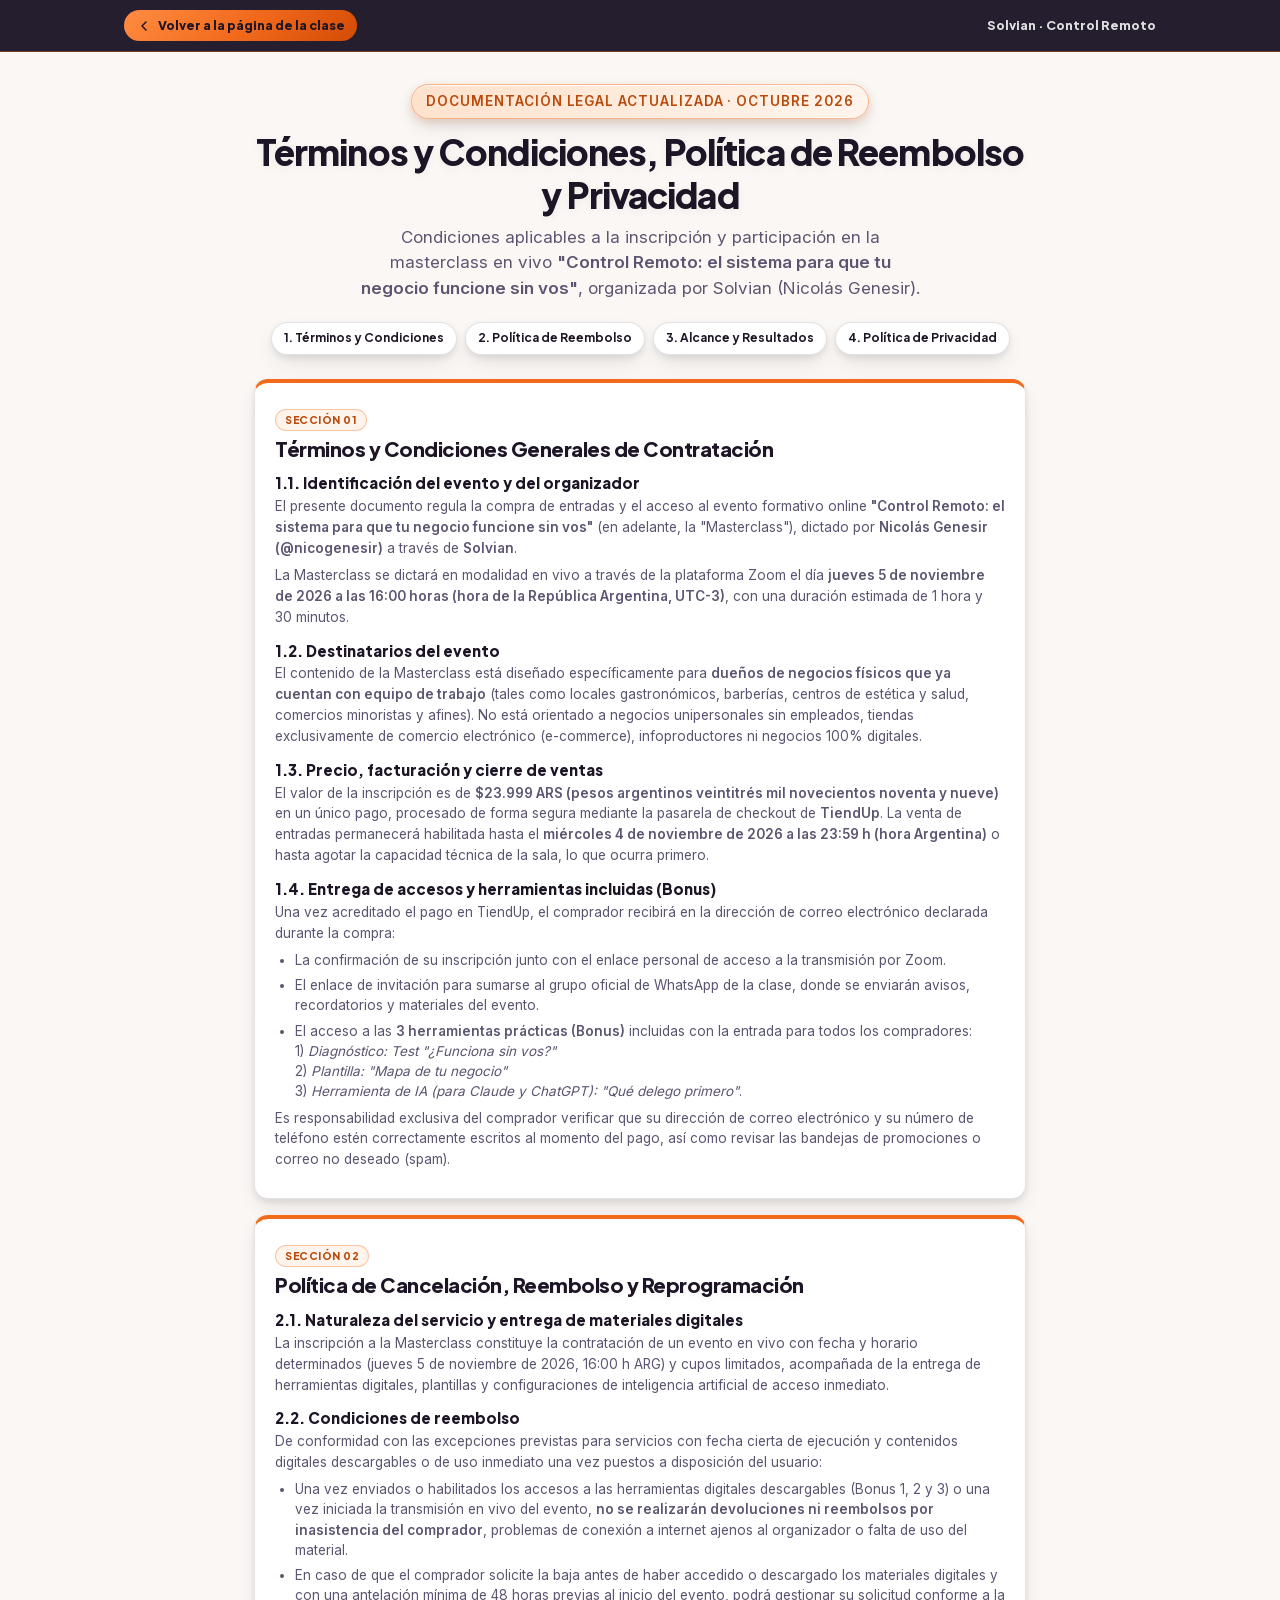
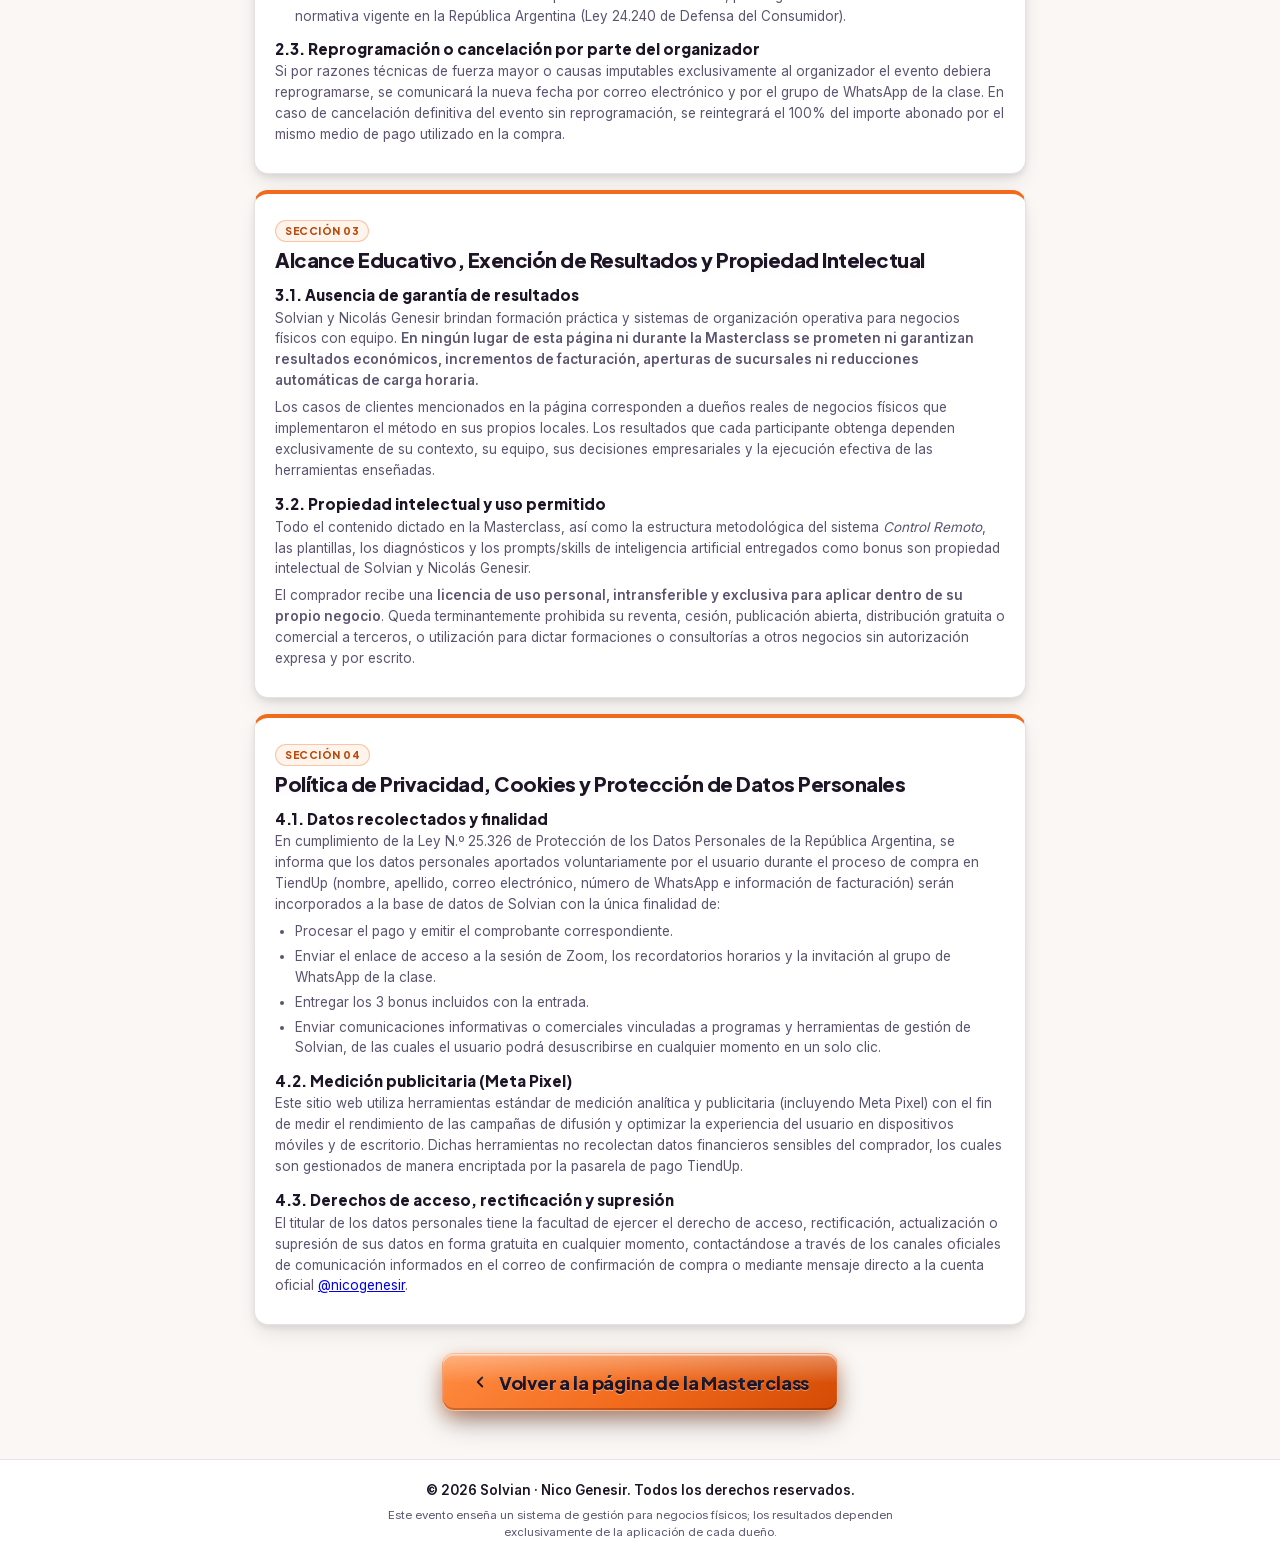
==== commit bd0bebd8: "feat: add Mauro and Sandra photos, set official TiendUp checkout URL, and enforce photo verification" ====
--- a/terminos.html
+++ b/terminos.html
@@ -10,7 +10,7 @@
   <link rel="icon" href="favicon.svg" type="image/svg+xml">
   <link rel="preload" href="assets/fonts/plus-jakarta-sans-800.woff2" as="font" type="font/woff2" crossorigin>
   <link rel="preload" href="assets/fonts/plus-jakarta-sans-700.woff2" as="font" type="font/woff2" crossorigin>
-  <link rel="stylesheet" href="styles.css?v=4">
+  <link rel="stylesheet" href="styles.css?v=9">
 </head>
 <body class="legal-page">
   <header class="legal-topbar">
--- a/styles.css
+++ b/styles.css
@@ -318,14 +318,15 @@
   align-items: center;
   justify-content: center;
   gap: 6px;
-  padding: 5px 12px;
+  padding: 6px 14px;
   border-radius: 999px;
-  background: linear-gradient(135deg, rgba(255, 224, 201, 0.94) 0%, rgba(255, 244, 236, 0.9) 100%);
-  border: 1px solid rgba(242, 107, 29, 0.4);
+  background: linear-gradient(135deg, rgba(255, 224, 201, 0.95) 0%, rgba(255, 244, 236, 0.92) 100%);
+  border: 1px solid rgba(242, 107, 29, 0.42);
   box-shadow:
-    0 3px 10px rgba(15, 10, 22, 0.07),
-    inset 0 1px 0 rgba(255, 255, 255, 0.9);
-  margin-bottom: 10px;
+    0 8px 20px -4px rgba(15, 10, 22, 0.16),
+    0 3px 8px rgba(242, 107, 29, 0.18),
+    inset 0 1px 0 rgba(255, 255, 255, 0.92);
+  margin-bottom: 12px;
 }
 
 .live-dot {
@@ -360,13 +361,14 @@
 }
 
 /* ==========================================================================
-   KEYWORD HIGHLIGHTS (Balanced Centering + Orange Glass + Dark Shadow)
+   KEYWORD HIGHLIGHTS (100% Centered Block/Inline-Block + Orange Glass + Shadow)
    ========================================================================== */
 .highlight-word {
-  display: inline-block;
+  display: table;
+  margin-inline: auto;
   position: relative;
-  padding: 0.04em 0.32em 0.08em;
-  margin-top: 4px;
+  padding: 0.05em 0.36em 0.09em;
+  margin-top: 6px;
   border-radius: 10px;
   background: linear-gradient(135deg, #FF8E47 0%, #F26B1D 48%, #D44B04 100%);
   border: 1px solid rgba(255, 255, 255, 0.58);
@@ -760,18 +762,21 @@
 }
 
 /* ==========================================================================
-   1 · HERO SECTION (100% Symmetrical Centered Layout)
+   1 · HERO SECTION (Full First-Screen Protagonism + White Top Gap)
    ========================================================================== */
 .section-hero {
-  padding-top: var(--space-8);
-  padding-bottom: var(--space-10);
+  min-height: calc(92svh - var(--banner-height));
+  display: flex;
+  align-items: center;
+  padding-top: 52px;
+  padding-bottom: 64px;
   background:
-    radial-gradient(circle at 50% 6%, rgba(255, 142, 71, 0.22) 0%, rgba(255, 255, 255, 0) 52%),
+    radial-gradient(circle at 50% 12%, rgba(255, 142, 71, 0.22) 0%, rgba(255, 255, 255, 0) 56%),
     var(--surface-base);
 }
 
 .hero-single {
-  max-width: 760px;
+  max-width: 780px;
   margin-inline: auto;
 }
 
@@ -789,27 +794,33 @@
   display: flex;
   justify-content: center;
   align-items: center;
-  margin-bottom: 10px;
+  margin-top: 8px;
+  margin-bottom: 18px;
 }
 
 .hero-top-badges .eyebrow-pill {
   margin-bottom: 0;
+  padding: 7px 16px;
+  box-shadow:
+    0 10px 24px -4px rgba(15, 10, 22, 0.22),
+    0 4px 10px rgba(242, 107, 29, 0.24),
+    inset 0 1.5px 0 rgba(255, 255, 255, 0.95);
 }
 
 .hero-title {
   width: 100%;
   font-size: var(--step-5);
-  line-height: 1.18;
-  margin-bottom: 12px;
+  line-height: 1.2;
+  margin-bottom: 16px;
   text-align: center;
   margin-inline: auto;
 }
 
 .hero-subtitle {
   font-size: var(--step-2);
-  line-height: 1.42;
+  line-height: 1.45;
   color: var(--text-secondary);
-  margin-bottom: 14px;
+  margin-bottom: 20px;
   max-width: 46ch;
   text-align: center;
   margin-inline: auto;
@@ -821,12 +832,12 @@
   align-items: center;
   justify-content: center;
   gap: 8px;
-  padding: 8px 12px;
+  padding: 9px 14px;
   border-radius: 12px;
   background: linear-gradient(135deg, #FFFFFF 0%, #FFF7F0 100%);
   border: 1px solid rgba(242, 107, 29, 0.28);
   box-shadow: var(--shadow-sm);
-  margin-bottom: 12px;
+  margin-bottom: 16px;
   margin-inline: auto;
   max-width: 100%;
 }
@@ -877,12 +888,12 @@
   align-items: center;
   justify-content: center;
   gap: 8px;
-  padding: 7px 14px;
+  padding: 8px 16px;
   background: linear-gradient(135deg, #FFFFFF 0%, #FFF7F0 100%);
   border: 1px solid rgba(242, 107, 29, 0.3);
   border-radius: 999px;
   box-shadow: var(--shadow-sm);
-  margin-bottom: 14px;
+  margin-bottom: 20px;
   margin-inline: auto;
 }
 
@@ -908,7 +919,7 @@
   flex-direction: column;
   align-items: center;
   justify-content: center;
-  gap: 8px;
+  gap: 10px;
   width: 100%;
 }
 
@@ -931,36 +942,42 @@
 
 @media (max-width: 767px) {
   .section-hero {
-    padding-top: 14px;
-    padding-bottom: 22px;
+    min-height: calc(88svh - var(--banner-height));
+    padding-top: 34px;
+    padding-bottom: 42px;
+  }
+
+  .hero-top-badges {
+    margin-top: 6px;
+    margin-bottom: 16px;
   }
 
   .eyebrow-pill {
     font-size: 0.65rem;
-    padding: 4px 10px;
+    padding: 5px 11px;
   }
 
   .hero-title {
-    font-size: clamp(1.55rem, 6.4vw, 1.95rem);
-    line-height: 1.2;
-    margin-bottom: 10px;
+    font-size: clamp(1.62rem, 6.8vw, 2.05rem);
+    line-height: 1.22;
+    margin-bottom: 14px;
   }
 
   .hero-subtitle {
-    font-size: 0.875rem;
-    line-height: 1.38;
-    margin-bottom: 10px;
+    font-size: 0.90625rem;
+    line-height: 1.42;
+    margin-bottom: 16px;
   }
 
   .hero-visual-flow {
     width: 100%;
-    padding: 6px 8px;
+    padding: 8px 8px;
     gap: 4px;
-    margin-bottom: 10px;
+    margin-bottom: 14px;
   }
 
   .flow-node {
-    padding: 4px 6px;
+    padding: 5px 7px;
     font-size: 0.6875rem;
     gap: 4px;
   }
@@ -975,8 +992,8 @@
   }
 
   .hero-social-proof {
-    padding: 6px 12px;
-    margin-bottom: 12px;
+    padding: 7px 14px;
+    margin-bottom: 18px;
   }
 
   .social-proof-number {
@@ -1299,9 +1316,9 @@
 
 /* Prominent Photo / Monogram avatar */
 .case-avatar {
-  width: 68px;
-  height: 68px;
-  border-radius: 14px;
+  width: 80px;
+  height: 80px;
+  border-radius: 16px;
   overflow: hidden;
   position: relative;
   background: var(--grad-action);
@@ -1316,7 +1333,7 @@
   width: 100%;
   height: 100%;
   object-fit: cover;
-  border-radius: 12px;
+  border-radius: 14px;
 }
 
 .case-avatar .monogram {
@@ -1334,7 +1351,10 @@
 }
 
 .case-avatar.is-fallback img {
-  display: none;
+  opacity: 0;
+  position: absolute;
+  inset: 0;
+  pointer-events: none;
 }
 
 .case-avatar.is-fallback .monogram {
@@ -1385,9 +1405,9 @@
   }
 
   .case-avatar {
-    width: 60px;
-    height: 60px;
-    border-radius: 12px;
+    width: 72px;
+    height: 72px;
+    border-radius: 14px;
   }
 
   .case-avatar .monogram {
@@ -1593,116 +1613,39 @@
   font-weight: 800;
   color: var(--ink);
   text-align: center;
+  margin-inline: 0;
+}
+
+.sys-illustration-box {
+  width: 100%;
+  background: #FAF7F4;
+  border: 1px solid rgba(29, 21, 38, 0.08);
+  border-radius: 10px;
+  padding: 6px;
+  display: flex;
+  align-items: center;
+  justify-content: center;
+}
+
+.sys-svg {
+  width: 100%;
+  max-width: 170px;
+  height: auto;
+  display: block;
 }
 
 .sys-stage-desc {
-  font-size: 0.78125rem;
-  line-height: 1.34;
-  color: var(--text-secondary);
-  text-align: center;
-}
-
-/* Mini visual inside each system stage */
-.sys-mini-visual {
-  margin-top: auto;
-  padding-top: 6px;
-  width: 100%;
-  display: flex;
-  flex-wrap: wrap;
-  align-items: center;
-  justify-content: center;
-  gap: 4px;
-}
-
-.sys-chip {
-  padding: 3px 7px;
-  border-radius: 6px;
-  font-family: var(--font-display);
-  font-size: 0.625rem;
-  font-weight: 700;
-  background: #F4F1F8;
-  color: var(--text-secondary);
-  border: 1px solid rgba(29, 21, 38, 0.08);
-}
-
-.sys-chip-active {
-  background: #FFF0E5;
-  color: var(--action-text);
-  border-color: rgba(242, 107, 29, 0.4);
-}
-
-.sys-mini-box {
-  width: 100%;
-  padding: 5px 8px;
-  border-radius: 7px;
-  background: #ECFDF3;
-  border: 1px solid rgba(21, 128, 61, 0.28);
-  display: flex;
-  align-items: center;
-  justify-content: space-between;
-  gap: 4px;
-  font-size: 0.65rem;
-}
-
-.sys-mini-box strong {
-  font-family: var(--font-display);
-  color: var(--ink);
-}
-
-.sys-mini-box span {
-  font-weight: 700;
-  color: #15803D;
-}
-
-.sys-step-pill {
-  padding: 3px 6px;
-  border-radius: 5px;
-  background: #EFF6FF;
-  border: 1px solid rgba(37, 99, 235, 0.25);
-  color: #1D4ED8;
-  font-family: var(--font-display);
-  font-size: 0.6rem;
-  font-weight: 700;
-}
-
-.sys-step-done {
-  background: #DCFCE7;
-  border-color: rgba(21, 128, 61, 0.35);
-  color: #15803D;
-}
-
-.sys-role-pill {
-  width: 100%;
-  padding: 5px 8px;
-  border-radius: 7px;
-  background: #F5F3FF;
-  border: 1px solid rgba(109, 63, 201, 0.28);
-  display: flex;
-  align-items: center;
-  justify-content: space-between;
-  gap: 4px;
-  font-size: 0.65rem;
-}
-
-.sys-role-who {
-  font-family: var(--font-display);
-  font-weight: 800;
-  color: var(--ink);
-}
-
-.sys-role-kpi {
-  padding: 1px 6px;
-  border-radius: 999px;
-  background: #15803D;
-  color: var(--white);
-  font-weight: 700;
-  font-size: 0.59375rem;
+  font-size: 0.8125rem;
+  font-weight: 600;
+  line-height: 1.32;
+  color: var(--text-primary);
+  text-align: center;
 }
 
 .sys-connector-badge {
   display: none;
-  margin-top: 4px;
-  padding: 2px 8px;
+  margin-top: 2px;
+  padding: 2px 9px;
   border-radius: 999px;
   background: rgba(242, 107, 29, 0.14);
   color: var(--action-text);
@@ -1724,42 +1667,36 @@
   text-align: center;
 }
 
-.trace-label {
-  font-family: var(--font-display);
-  font-size: 0.6875rem;
-  font-weight: 800;
-  letter-spacing: 0.05em;
-  color: var(--action-text);
-}
-
 .trace-chain {
   display: flex;
   flex-wrap: wrap;
   align-items: center;
   justify-content: center;
-  gap: 6px;
+  gap: 8px;
 }
 
 .trace-item {
-  padding: 4px 9px;
-  border-radius: 7px;
+  padding: 5px 11px;
+  border-radius: 999px;
   background: #FFFFFF;
   border: 1px solid rgba(29, 21, 38, 0.12);
-  font-size: 0.71875rem;
-  color: var(--ink);
+  font-family: var(--font-display);
+  font-size: 0.75rem;
+  font-weight: 700;
+  color: var(--text-secondary);
 }
 
 .trace-item-win {
   background: #E9F6EE;
   border-color: rgba(21, 128, 61, 0.35);
   color: #15803D;
-  font-weight: 600;
+  font-weight: 800;
 }
 
 .trace-arrow {
   font-weight: 800;
   color: var(--action-text);
-  font-size: 0.8125rem;
+  font-size: 0.875rem;
 }
 
 @media (max-width: 900px) {
@@ -1780,12 +1717,12 @@
   }
 
   .system-board-brand {
-    font-size: 0.625rem;
+    font-size: 0.65rem;
   }
 
   .sys-stage {
-    padding: 11px 9px;
-    gap: 4px;
+    padding: 10px 8px;
+    gap: 6px;
   }
 
   .sys-stage-title {
@@ -1793,17 +1730,17 @@
   }
 
   .sys-stage-desc {
+    font-size: 0.75rem;
+  }
+
+  .trace-item {
     font-size: 0.71875rem;
-  }
-
-  .trace-item {
-    font-size: 0.65rem;
-    padding: 3px 7px;
+    padding: 4px 10px;
   }
 }
 
 /* ==========================================================================
-   4B · BONUS SHOWCASE (Real Solvian Deliverable UI Mockups)
+   4B · BONUS SHOWCASE (Symbolic & Emotional Transformation Visuals)
    ========================================================================== */
 .bonus-section {
   padding-top: 4px;
@@ -1895,344 +1832,17 @@
   flex-direction: column;
 }
 
-/* Solvian Deliverable UI Card inside Bonus 1 & 2 */
-.solvian-deliverable-card {
+.bonus-visual-box {
   margin-top: auto;
-  background: #FFFFFF;
-  border: 1px solid rgba(29, 21, 38, 0.14);
-  border-radius: 11px;
+  border-radius: 12px;
   overflow: hidden;
-  box-shadow:
-    0 10px 24px -6px rgba(15, 10, 22, 0.16),
-    0 2px 6px rgba(15, 10, 22, 0.06);
-}
-
-.deliverable-topbar {
-  background: linear-gradient(90deg, #1D1526 0%, #2D203C 100%);
-  color: var(--white);
-  padding: 7px 11px;
-  display: flex;
-  align-items: center;
-  justify-content: space-between;
-  gap: 6px;
-}
-
-.deliverable-brand {
-  font-family: var(--font-display);
-  font-size: 0.6875rem;
-  font-weight: 800;
-  color: rgba(255, 255, 255, 0.92);
-}
-
-.deliverable-badge-alert {
-  padding: 2px 7px;
-  border-radius: 999px;
-  background: rgba(242, 107, 29, 0.28);
-  border: 1px solid rgba(255, 155, 89, 0.55);
-  color: #FFAE78;
-  font-family: var(--font-display);
-  font-size: 0.59375rem;
-  font-weight: 800;
-  letter-spacing: 0.04em;
-}
-
-.deliverable-badge-ok {
-  padding: 2px 7px;
-  border-radius: 999px;
-  background: rgba(21, 128, 61, 0.32);
-  border: 1px solid rgba(74, 222, 128, 0.45);
-  color: #86EFAC;
-  font-family: var(--font-display);
-  font-size: 0.59375rem;
-  font-weight: 800;
-  letter-spacing: 0.04em;
-}
-
-.deliverable-body {
-  padding: 11px;
-  display: flex;
-  flex-direction: column;
-  gap: 9px;
-}
-
-/* Bonus 1: Diagnostic Score & Scale Bar */
-.diag-score-row {
-  display: flex;
-  align-items: center;
-  justify-content: space-between;
-  gap: 8px;
-}
-
-.diag-score-main {
-  display: flex;
-  align-items: baseline;
-  gap: 7px;
-}
-
-.diag-big-num {
-  font-family: var(--font-display);
-  font-size: 1.5rem;
-  font-weight: 800;
-  line-height: 1;
-  color: var(--ink);
-  font-variant-numeric: tabular-nums;
-}
-
-.diag-big-num small {
-  font-size: 0.78125rem;
-  font-weight: 700;
-  color: var(--text-secondary);
-}
-
-.diag-score-caption {
-  font-size: 0.71875rem;
-  font-weight: 600;
-  color: var(--text-secondary);
-}
-
-.diag-status-chip {
-  padding: 3px 8px;
-  border-radius: 6px;
-  background: #FFF1E6;
-  border: 1px solid rgba(242, 107, 29, 0.4);
-  color: var(--action-text);
-  font-family: var(--font-display);
-  font-size: 0.65rem;
-  font-weight: 800;
-  white-space: nowrap;
-}
-
-.diag-scale-wrap {
-  display: flex;
-  flex-direction: column;
-  gap: 4px;
-}
-
-.diag-scale-bar {
-  display: grid;
-  grid-template-columns: 1.2fr 1fr 1fr 1.2fr;
-  gap: 3px;
-  height: 9px;
-  align-items: center;
-}
-
-.diag-seg {
-  height: 100%;
-  border-radius: 999px;
-  position: relative;
-}
-
-.diag-seg-green {
-  background: #15803D;
-}
-
-.diag-seg-yellow {
-  background: #F59E0B;
-}
-
-.diag-seg-orange {
-  background: #F26B1D;
-}
-
-.diag-seg-red {
-  background: #1D1526;
-}
-
-.diag-marker-dot {
-  position: absolute;
-  top: 50%;
-  right: 18%;
-  transform: translateY(-50%);
-  width: 13px;
-  height: 13px;
-  border-radius: 50%;
-  background: var(--action);
-  border: 2.5px solid #FFFFFF;
-  box-shadow: 0 2px 6px rgba(15, 10, 22, 0.45);
-}
-
-.diag-scale-labels {
-  display: flex;
-  justify-content: space-between;
-  font-size: 0.625rem;
-  font-weight: 700;
-}
-
-.scale-lbl-good {
-  color: #15803D;
-}
-
-.scale-lbl-bad {
-  color: var(--ink);
-}
-
-.diag-mini-metrics {
-  display: grid;
-  grid-template-columns: repeat(3, 1fr);
-  gap: 6px;
-}
-
-.diag-metric-box {
-  background: #FAF7F4;
-  border: 1px solid rgba(29, 21, 38, 0.09);
-  border-radius: 7px;
-  padding: 6px 5px;
-  display: flex;
-  flex-direction: column;
-  align-items: center;
-  text-align: center;
-  gap: 1px;
-}
-
-.diag-metric-danger {
-  background: #FFF4EC;
-  border-color: rgba(242, 107, 29, 0.35);
-}
-
-.dm-val {
-  font-family: var(--font-display);
-  font-size: 0.75rem;
-  font-weight: 800;
-  color: var(--ink);
-}
-
-.diag-metric-danger .dm-val {
-  color: var(--action-text);
-}
-
-.dm-lbl {
-  font-size: 0.59375rem;
-  line-height: 1.15;
-  color: var(--text-secondary);
-}
-
-/* Bonus 2: Solvian Mapa de Sistemas Columns (Inspired by Ejemplo — Mapa de sistemas.png) */
-.map-columns-grid {
-  display: grid;
-  grid-template-columns: repeat(3, 1fr);
-  gap: 6px;
-}
-
-.map-col {
-  border-radius: 8px;
-  padding: 6px;
-  display: flex;
-  flex-direction: column;
-  gap: 5px;
-}
-
-.map-col-orange {
-  background: #FFF3EB;
-  border: 1px solid rgba(242, 107, 29, 0.35);
-}
-
-.map-col-blue {
-  background: #EFF6FF;
-  border: 1px solid rgba(37, 99, 235, 0.28);
-}
-
-.map-col-green {
-  background: #ECFDF3;
-  border: 1px solid rgba(21, 128, 61, 0.28);
-}
-
-.map-col-head {
-  display: flex;
-  align-items: center;
-  gap: 5px;
-  padding-bottom: 4px;
-  border-bottom: 1px solid rgba(29, 21, 38, 0.08);
-  text-align: left;
-}
-
-.map-col-num {
-  width: 18px;
-  height: 18px;
-  border-radius: 50%;
-  font-family: var(--font-display);
-  font-size: 0.625rem;
-  font-weight: 800;
-  display: inline-flex;
-  align-items: center;
-  justify-content: center;
-  color: #FFFFFF;
-  flex-shrink: 0;
-}
-
-.map-col-orange .map-col-num {
-  background: #F26B1D;
-}
-
-.map-col-blue .map-col-num {
-  background: #2563EB;
-}
-
-.map-col-green .map-col-num {
-  background: #15803D;
-}
-
-.map-col-title-group {
-  display: flex;
-  flex-direction: column;
-  min-width: 0;
-}
-
-.map-col-title-group strong {
-  font-family: var(--font-display);
-  font-size: 0.65rem;
-  font-weight: 800;
-  color: var(--ink);
-  line-height: 1.1;
-}
-
-.map-col-title-group span {
-  font-size: 0.5625rem;
-  color: var(--text-secondary);
-  line-height: 1.15;
-}
-
-.map-inner-card {
-  background: #FFFFFF;
-  border-radius: 6px;
-  padding: 5px 6px;
-  border: 1px solid rgba(29, 21, 38, 0.08);
-  display: flex;
-  flex-direction: column;
-  align-items: flex-start;
-  gap: 3px;
-  text-align: left;
-}
-
-.map-inner-card strong {
-  font-family: var(--font-display);
-  font-size: 0.625rem;
-  font-weight: 700;
-  color: var(--ink);
-  line-height: 1.15;
-}
-
-.map-pill {
-  padding: 1.5px 5px;
-  border-radius: 4px;
-  font-family: var(--font-display);
-  font-size: 0.53125rem;
-  font-weight: 800;
-  letter-spacing: 0.03em;
-}
-
-.map-pill-green {
-  background: #DCFCE7;
-  color: #15803D;
-}
-
-.map-pill-blue {
-  background: #DBEAFE;
-  color: #1D4ED8;
-}
-
-.map-pill-orange {
-  background: #FFEDD5;
-  color: #B94A0B;
+  box-shadow: 0 8px 20px -6px rgba(15, 10, 22, 0.12);
+}
+
+.bonus-Clean-svg {
+  width: 100%;
+  height: auto;
+  display: block;
 }
 
 /* Weight 3: Flagship Dark-Ink + Orange Glow Showcase Card */
@@ -2270,170 +1880,112 @@
 }
 
 .bonus-weight-3 .bonus-desc {
+  font-size: 0.84375rem;
+  color: rgba(255, 255, 255, 0.86);
+  margin-bottom: 0;
+  text-align: center;
+}
+
+/* Bonus 3 Emotional Freedom Visual */
+.ai-freedom-visual {
+  display: grid;
+  grid-template-columns: 1fr auto 1.25fr;
+  align-items: center;
+  gap: 10px;
+  background: rgba(255, 255, 255, 0.05);
+  border: 1px solid rgba(255, 155, 89, 0.36);
+  border-radius: 14px;
+  padding: 14px 12px;
+}
+
+.freedom-stage {
+  border-radius: 10px;
+  padding: 12px 10px;
+  display: flex;
+  flex-direction: column;
+  align-items: center;
+  justify-content: center;
+  text-align: center;
+  gap: 4px;
+}
+
+.freedom-stage-before {
+  background: rgba(255, 255, 255, 0.06);
+  border: 1px solid rgba(255, 255, 255, 0.14);
+}
+
+.freedom-icon {
+  color: #FF9B59;
+  margin-bottom: 2px;
+}
+
+.freedom-stage-before strong {
+  font-family: var(--font-display);
   font-size: 0.8125rem;
-  color: rgba(255, 255, 255, 0.84);
-  margin-bottom: 12px;
-  text-align: center;
-}
-
-.ai-flow-mini {
-  display: flex;
-  flex-wrap: wrap;
-  align-items: center;
-  justify-content: center;
-  gap: 5px;
-}
-
-.ai-flow-step {
-  padding: 4px 8px;
-  border-radius: 6px;
-  background: rgba(255, 255, 255, 0.08);
-  border: 1px solid rgba(255, 255, 255, 0.14);
-  font-family: var(--font-display);
-  font-size: 0.65rem;
-  font-weight: 700;
-  color: rgba(255, 255, 255, 0.86);
-}
-
-.ai-flow-step-active {
-  background: rgba(242, 107, 29, 0.25);
-  border-color: rgba(255, 155, 89, 0.55);
-  color: #FFAE78;
-}
-
-.ai-flow-step-win {
-  background: rgba(16, 185, 129, 0.2);
-  border-color: rgba(16, 185, 129, 0.45);
-  color: #6EE7B7;
-}
-
-.ai-flow-arrow {
-  color: #FF9B59;
-  font-weight: 800;
-  font-size: 0.75rem;
-}
-
-/* Bonus 3 Orientative AI Preview Card */
-.ai-orientative-preview {
-  background: linear-gradient(160deg, rgba(255, 255, 255, 0.09) 0%, rgba(18, 12, 24, 0.88) 100%);
-  border: 1px solid rgba(255, 155, 89, 0.42);
-  border-radius: 12px;
-  padding: 12px;
-  box-shadow:
-    0 12px 26px -4px rgba(0, 0, 0, 0.52),
-    inset 0 1px 0 rgba(255, 255, 255, 0.18);
-}
-
-.ai-preview-top {
-  display: flex;
-  align-items: center;
-  justify-content: space-between;
-  gap: 6px;
-  padding-bottom: 8px;
-  margin-bottom: 8px;
-  border-bottom: 1px solid rgba(255, 255, 255, 0.12);
-}
-
-.ai-preview-badge {
-  display: inline-flex;
-  align-items: center;
-  gap: 5px;
-  font-family: var(--font-display);
-  font-size: 0.625rem;
-  font-weight: 800;
-  letter-spacing: 0.05em;
-  color: rgba(255, 255, 255, 0.86);
-}
-
-.ai-pulse-dot {
-  width: 6px;
-  height: 6px;
-  border-radius: 50%;
-  background-color: #10B981;
-  box-shadow: 0 0 0 2px rgba(16, 185, 129, 0.25);
-  flex-shrink: 0;
-}
-
-.ai-saved-pill {
-  padding: 3px 9px;
+  font-weight: 800;
+  color: var(--white);
+  line-height: 1.2;
+}
+
+.freedom-stage-before span {
+  font-size: 0.6875rem;
+  color: rgba(255, 255, 255, 0.7);
+}
+
+.freedom-arrow-box {
+  display: flex;
+  flex-direction: column;
+  align-items: center;
+  gap: 2px;
+}
+
+.freedom-ai-pill {
+  padding: 2px 7px;
   border-radius: 999px;
   background: var(--grad-action);
   color: var(--ink);
   font-family: var(--font-display);
-  font-size: 0.65rem;
-  font-weight: 800;
-  white-space: nowrap;
-}
-
-.ai-task-stack {
-  display: flex;
-  flex-direction: column;
-  gap: 6px;
-}
-
-.ai-task-card {
-  display: grid;
-  grid-template-columns: 24px 1fr auto;
-  align-items: center;
-  gap: 8px;
-  padding: 7px 9px;
-  border-radius: 8px;
-  background: rgba(255, 255, 255, 0.06);
-  border: 1px solid rgba(255, 255, 255, 0.13);
-  text-align: left;
-}
-
-.ai-task-num {
-  width: 24px;
-  height: 24px;
-  border-radius: 6px;
-  background: rgba(242, 107, 29, 0.28);
-  border: 1px solid rgba(255, 155, 89, 0.5);
+  font-size: 0.625rem;
+  font-weight: 800;
+}
+
+.freedom-arrow {
+  font-size: 1.125rem;
+  font-weight: 800;
   color: #FFAE78;
-  font-family: var(--font-display);
+  line-height: 1;
+}
+
+.freedom-stage-after {
+  background: linear-gradient(145deg, rgba(16, 185, 129, 0.24) 0%, rgba(21, 128, 61, 0.36) 100%);
+  border: 1.5px solid rgba(110, 231, 183, 0.55);
+  box-shadow: 0 8px 20px rgba(0, 0, 0, 0.28);
+}
+
+.freedom-win-badge {
+  padding: 2px 8px;
+  border-radius: 999px;
+  background: #10B981;
+  color: var(--ink);
+  font-family: var(--font-display);
+  font-size: 0.59375rem;
+  font-weight: 800;
+  letter-spacing: 0.05em;
+}
+
+.freedom-big-hours {
+  font-family: var(--font-display);
+  font-size: 1.0625rem;
+  font-weight: 800;
+  color: #FFFFFF;
+  line-height: 1.15;
+}
+
+.freedom-stage-after span:last-child {
   font-size: 0.6875rem;
-  font-weight: 800;
-  display: inline-flex;
-  align-items: center;
-  justify-content: center;
-}
-
-.ai-task-info {
-  display: flex;
-  flex-direction: column;
-  min-width: 0;
-}
-
-.ai-task-info strong {
-  font-family: var(--font-display);
-  font-size: 0.75rem;
-  font-weight: 700;
-  color: var(--white);
+  font-weight: 600;
+  color: #A7F3D0;
   line-height: 1.2;
-}
-
-.ai-task-info span {
-  font-size: 0.65rem;
-  color: rgba(255, 255, 255, 0.72);
-  line-height: 1.25;
-}
-
-.ai-task-info em {
-  font-style: normal;
-  font-weight: 600;
-  color: #FFAE78;
-}
-
-.ai-task-hours {
-  padding: 2px 7px;
-  border-radius: 5px;
-  background: rgba(16, 185, 129, 0.2);
-  border: 1px solid rgba(16, 185, 129, 0.42);
-  color: #6EE7B7;
-  font-family: var(--font-display);
-  font-size: 0.65rem;
-  font-weight: 800;
-  white-space: nowrap;
 }
 
 .bonus-cta-center {
@@ -2456,12 +2008,17 @@
     padding: 14px 12px;
   }
 
-  .map-columns-grid {
-    gap: 4px;
-  }
-
-  .map-col {
-    padding: 5px;
+  .ai-freedom-visual {
+    padding: 10px 8px;
+    gap: 6px;
+  }
+
+  .freedom-stage {
+    padding: 10px 6px;
+  }
+
+  .freedom-big-hours {
+    font-size: 0.9375rem;
   }
 
   .bonus-cta-center .btn-primary {
@@ -2484,21 +2041,25 @@
 }
 
 .bio-photo-frame {
-  width: 120px;
-  aspect-ratio: 1 / 1;
-  border-radius: 50%;
+  width: 184px;
+  aspect-ratio: 4 / 5;
+  border-radius: 20px;
   overflow: hidden;
-  background: linear-gradient(145deg, var(--action-soft) 0%, #FFC89E 100%);
+  background: linear-gradient(145deg, var(--ink) 0%, #2C2139 100%);
   border: 3px solid var(--action);
-  box-shadow: var(--shadow-card-rich);
+  box-shadow:
+    0 16px 34px -8px rgba(15, 10, 22, 0.34),
+    0 4px 12px rgba(242, 107, 29, 0.25);
   position: relative;
-  margin-bottom: 10px;
+  margin-bottom: 14px;
 }
 
 .bio-photo-frame img {
   width: 100%;
   height: 100%;
   object-fit: cover;
+  object-position: center top;
+  display: block;
 }
 
 .bio-photo-frame .monogram-large {
@@ -2516,11 +2077,22 @@
 }
 
 .bio-photo-frame.is-fallback img {
-  display: none;
+  opacity: 0;
+  position: absolute;
+  inset: 0;
+  pointer-events: none;
 }
 
 .bio-photo-frame.is-fallback .monogram-large {
   display: flex;
+}
+
+@media (max-width: 767px) {
+  .bio-photo-frame {
+    width: 156px;
+    border-radius: 18px;
+    margin-bottom: 12px;
+  }
 }
 
 /* Perfectly Aligned 3-Column Bio Stats */
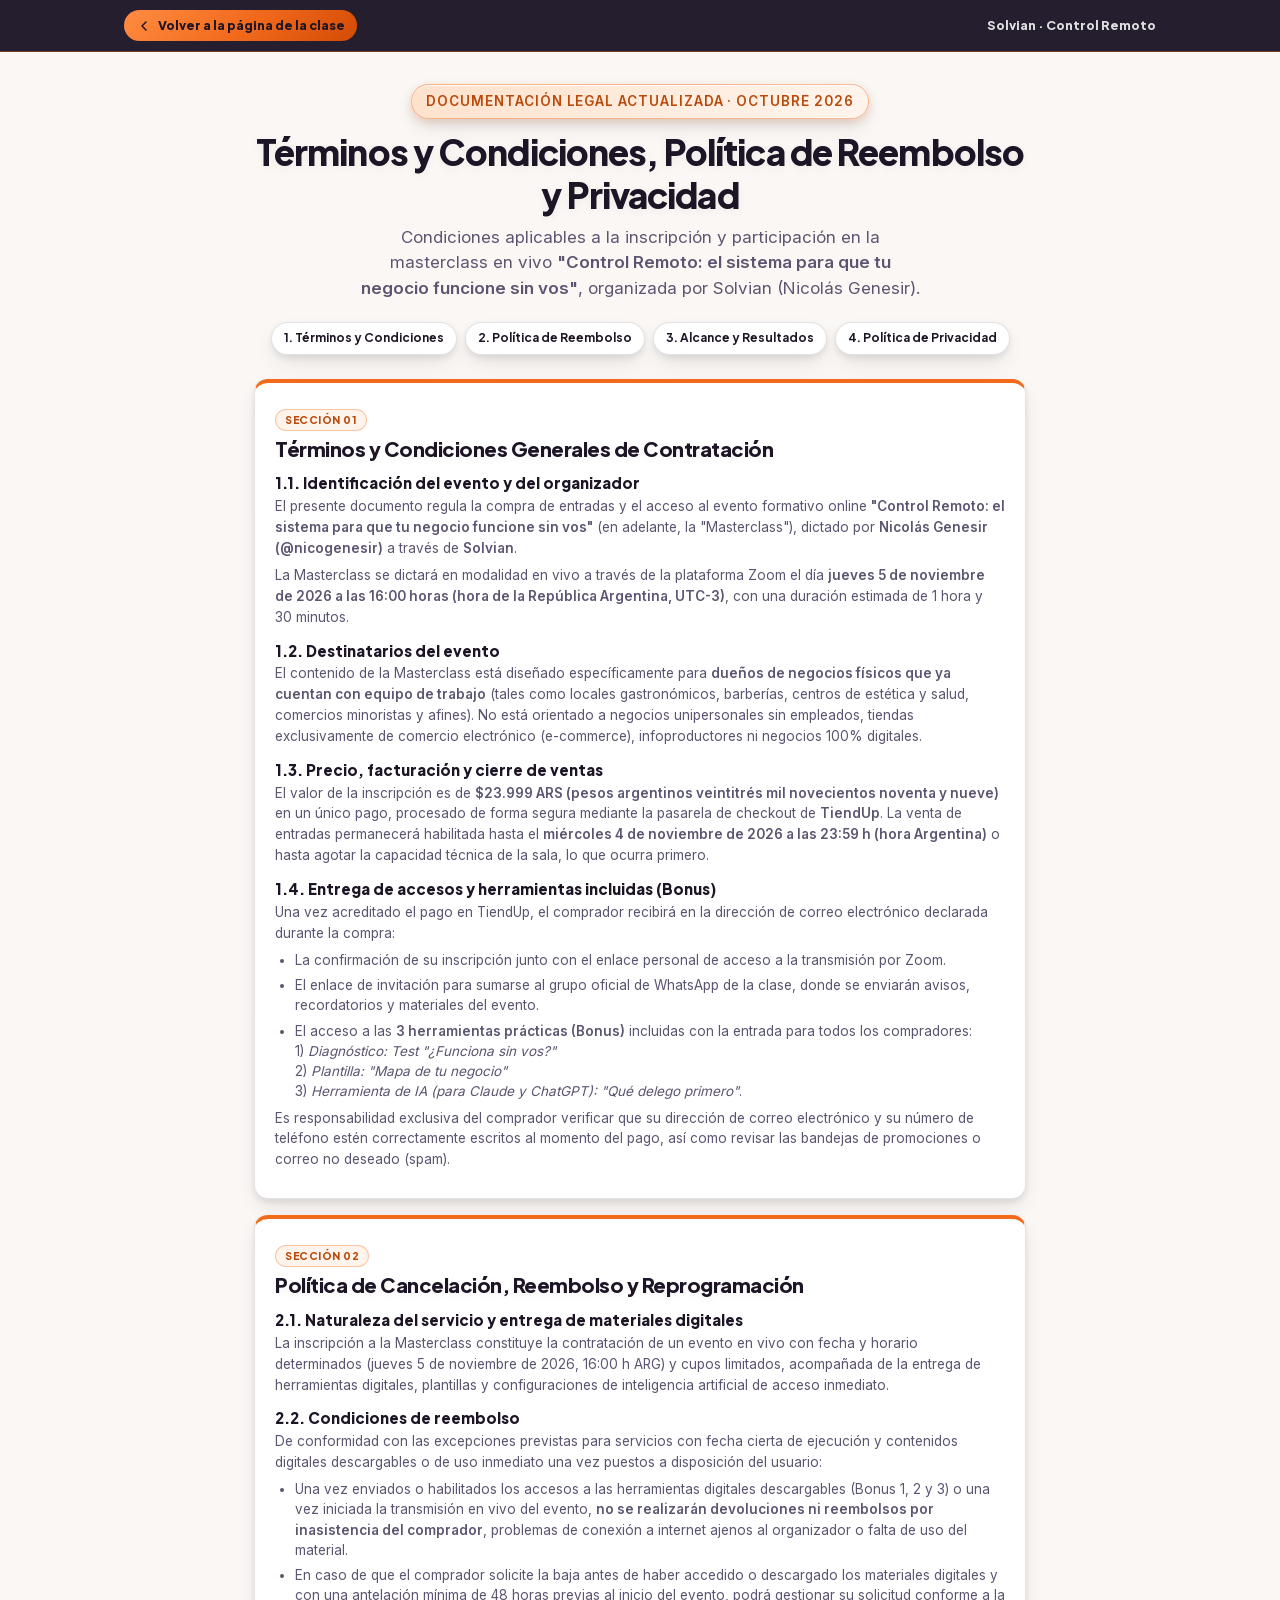
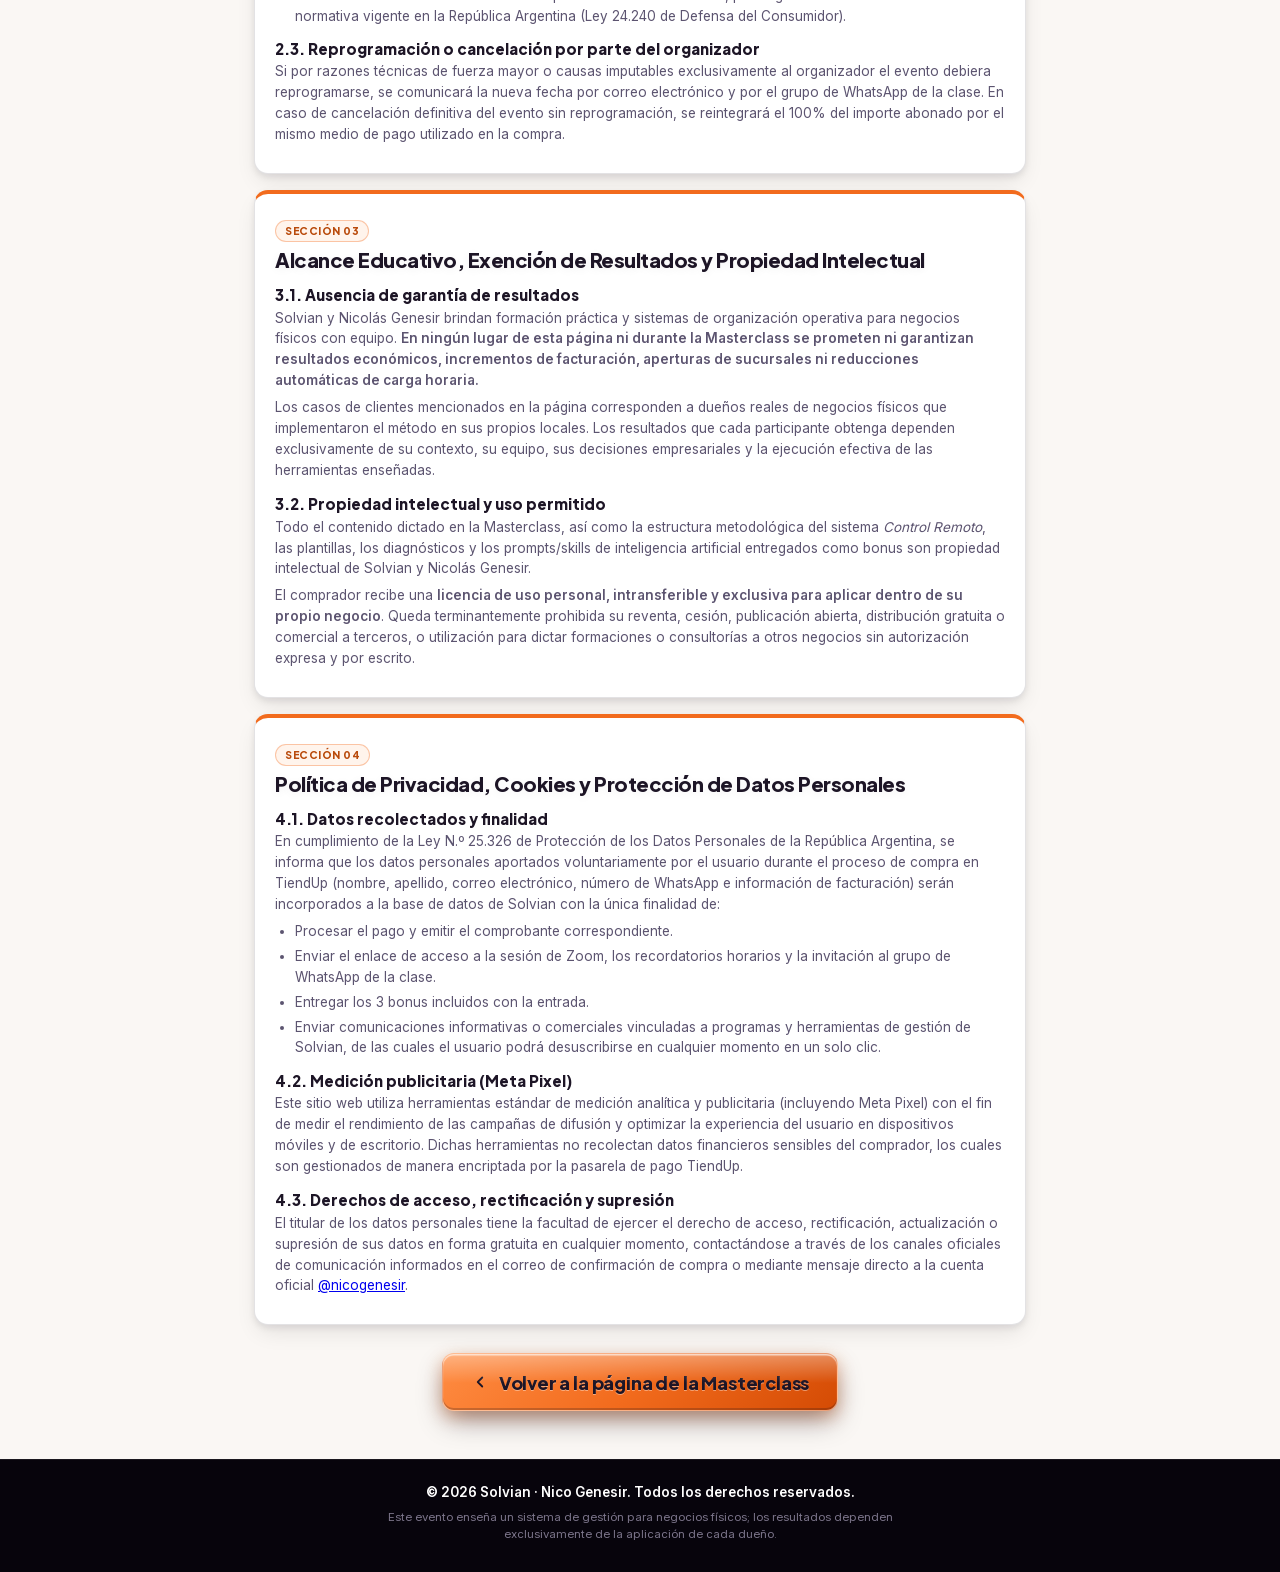
==== commit 35808646: "feat(layout): move offer before FAQ, strengthen live masterclass messaging, simplify funnel flow (v1" ====
--- a/terminos.html
+++ b/terminos.html
@@ -10,7 +10,7 @@
   <link rel="icon" href="favicon.svg" type="image/svg+xml">
   <link rel="preload" href="assets/fonts/plus-jakarta-sans-800.woff2" as="font" type="font/woff2" crossorigin>
   <link rel="preload" href="assets/fonts/plus-jakarta-sans-700.woff2" as="font" type="font/woff2" crossorigin>
-  <link rel="stylesheet" href="styles.css?v=9">
+  <link rel="stylesheet" href="styles.css?v=15">
 </head>
 <body class="legal-page">
   <header class="legal-topbar">
--- a/styles.css
+++ b/styles.css
@@ -800,11 +800,85 @@
 
 .hero-top-badges .eyebrow-pill {
   margin-bottom: 0;
-  padding: 7px 16px;
+  padding: 7px 18px;
   box-shadow:
     0 10px 24px -4px rgba(15, 10, 22, 0.22),
     0 4px 10px rgba(242, 107, 29, 0.24),
     inset 0 1.5px 0 rgba(255, 255, 255, 0.95);
+}
+
+.hero-live-pill {
+  display: inline-flex;
+  align-items: center;
+  justify-content: center;
+  gap: 8px;
+}
+
+.live-pulse-ring {
+  position: relative;
+  display: inline-flex;
+  align-items: center;
+  justify-content: center;
+  width: 9px;
+  height: 9px;
+  flex-shrink: 0;
+}
+
+.live-pulse-ring::after {
+  content: '';
+  position: absolute;
+  inset: -4px;
+  border-radius: 50%;
+  background-color: rgba(242, 107, 29, 0.4);
+  animation: pulse-ring 2s cubic-bezier(0.4, 0, 0.6, 1) infinite;
+}
+
+.live-pulse-core {
+  width: 7px;
+  height: 7px;
+  border-radius: 50%;
+  background-color: var(--action);
+  box-shadow: 0 0 8px rgba(242, 107, 29, 0.75);
+  position: relative;
+  z-index: 1;
+}
+
+@keyframes pulse-ring {
+  0%, 100% {
+    transform: scale(0.9);
+    opacity: 0.8;
+  }
+  50% {
+    transform: scale(1.6);
+    opacity: 0.15;
+  }
+}
+
+@media (prefers-reduced-motion: reduce) {
+  .live-pulse-ring::after {
+    animation: none;
+  }
+}
+
+.hero-live-badge {
+  font-family: var(--font-display);
+  font-weight: 800;
+  color: var(--action-text);
+  letter-spacing: 0.05em;
+  font-size: var(--step-0);
+}
+
+.hero-live-sep {
+  color: rgba(242, 107, 29, 0.6);
+  font-weight: 800;
+}
+
+.hero-live-date {
+  font-family: var(--font-body);
+  font-weight: 600;
+  color: var(--text-2);
+  letter-spacing: 0.03em;
+  font-size: var(--step-0);
 }
 
 .hero-title {
@@ -820,67 +894,305 @@
   font-size: var(--step-2);
   line-height: 1.45;
   color: var(--text-secondary);
-  margin-bottom: 20px;
-  max-width: 46ch;
+  margin-bottom: 22px;
+  max-width: 48ch;
   text-align: center;
   margin-inline: auto;
 }
 
-/* Visual Transformation Flow Strip in Hero */
-.hero-visual-flow {
+/* ==========================================================================
+   VSL PLAYER: VIDEO SALES LETTER DE ALTA RETENCIÓN (CLOUDFLARE R2 + CDN)
+   ========================================================================== */
+.vsl-wrapper {
+  position: relative;
+  width: 100%;
+  max-width: 740px;
+  margin-inline: auto;
+  margin-top: 14px;
+  margin-bottom: 24px;
+  user-select: none;
+}
+
+/* Resplandor ambiental de fondo (Backlight Glow cálido Solvian) */
+.vsl-ambient-glow {
+  position: absolute;
+  top: 50%;
+  left: 50%;
+  transform: translate(-50%, -50%);
+  width: 90%;
+  height: 220px;
+  background: radial-gradient(ellipse at center, rgba(242, 107, 29, 0.32) 0%, rgba(255, 122, 41, 0.12) 50%, transparent 75%);
+  filter: blur(44px);
+  z-index: 0;
+  pointer-events: none;
+}
+
+/* Marco cinematográfico */
+.vsl-player-container {
+  position: relative;
+  width: 100%;
+  aspect-ratio: 16 / 9;
+  background: #0B0812;
+  border-radius: 18px;
+  overflow: hidden;
+  border: 1.5px solid rgba(242, 107, 29, 0.35);
+  box-shadow:
+    0 20px 48px -12px rgba(15, 10, 22, 0.35),
+    0 4px 18px rgba(242, 107, 29, 0.15),
+    inset 0 1px 0 rgba(255, 255, 255, 0.12);
+  z-index: 1;
+  display: flex;
+  align-items: center;
+  justify-content: center;
+}
+
+#vsl-video {
+  width: 100%;
+  height: 100%;
+  object-fit: contain;
+  cursor: pointer;
+  background: #000000;
+  display: block;
+}
+
+/* OVERLAY SMART UNMUTE (Efecto Panda Video de alta conversión) */
+.vsl-unmute-overlay {
+  position: absolute;
+  inset: 0;
+  background: rgba(11, 8, 18, 0.52);
+  backdrop-filter: blur(3px);
+  -webkit-backdrop-filter: blur(3px);
+  display: flex;
+  align-items: center;
+  justify-content: center;
+  z-index: 30;
+  cursor: pointer;
+  padding: 16px;
+  transition: background 200ms ease;
+}
+
+.vsl-unmute-overlay:hover {
+  background: rgba(11, 8, 18, 0.4);
+}
+
+.vsl-unmute-card {
+  position: relative;
+  background: rgba(15, 10, 22, 0.94);
+  border: 1.5px solid rgba(242, 107, 29, 0.55);
+  box-shadow:
+    0 16px 40px rgba(15, 10, 22, 0.65),
+    0 0 28px rgba(242, 107, 29, 0.35),
+    inset 0 1px 1px rgba(255, 255, 255, 0.2);
+  border-radius: 20px;
+  padding: 22px 28px;
+  text-align: center;
+  color: #FFFFFF;
+  max-width: 380px;
+  width: 100%;
+  transition: transform 200ms var(--ease-out), box-shadow 200ms var(--ease-out);
+}
+
+.vsl-unmute-overlay:hover .vsl-unmute-card {
+  transform: scale(1.03);
+  box-shadow:
+    0 20px 48px rgba(15, 10, 22, 0.75),
+    0 0 36px rgba(242, 107, 29, 0.45);
+}
+
+.vsl-unmute-overlay:active .vsl-unmute-card {
+  transform: scale(0.98);
+}
+
+.vsl-unmute-icon {
+  position: relative;
+  width: 60px;
+  height: 60px;
+  border-radius: 50%;
+  background: linear-gradient(135deg, #FF7A29 0%, #F26B1D 50%, #D95308 100%);
+  display: flex;
+  align-items: center;
+  justify-content: center;
+  margin: 0 auto 12px;
+  color: #FFFFFF;
+  box-shadow: 0 8px 24px rgba(242, 107, 29, 0.55);
+}
+
+.vsl-volume-svg {
+  animation: vslPulseVolume 1.8s ease-in-out infinite;
+}
+
+@keyframes vslPulseVolume {
+  0%, 100% { transform: scale(1); }
+  50% { transform: scale(1.1); }
+}
+
+.vsl-ping-ring {
+  position: absolute;
+  inset: -5px;
+  border-radius: 50%;
+  border: 2px solid #FF7A29;
+  animation: vslPing 1.8s cubic-bezier(0, 0, 0.2, 1) infinite;
+  pointer-events: none;
+}
+
+@keyframes vslPing {
+  0% { transform: scale(1); opacity: 0.9; }
+  75%, 100% { transform: scale(1.45); opacity: 0; }
+}
+
+.vsl-eyebrow {
+  font-family: var(--font-display);
+  font-size: 0.6875rem;
+  font-weight: 800;
+  color: #FFA066;
+  text-transform: uppercase;
+  letter-spacing: 0.08em;
+  display: block;
+  margin-bottom: 4px;
+}
+
+.vsl-unmute-title {
+  font-family: var(--font-display);
+  font-size: 1.125rem;
+  font-weight: 800;
+  line-height: 1.25;
+  margin: 0 0 4px;
+  color: #FFFFFF;
+}
+
+.vsl-unmute-sub {
+  font-size: 0.75rem;
+  color: #CBD5E1;
+  margin: 0;
+  font-weight: 500;
+}
+
+/* Botón Central de Play cuando está pausado manualmente */
+.vsl-center-play {
+  position: absolute;
+  top: 50%;
+  left: 50%;
+  transform: translate(-50%, -50%);
+  width: 76px;
+  height: 76px;
+  border-radius: 50%;
+  background: linear-gradient(135deg, #FF7A29 0%, #F26B1D 60%, #D95308 100%);
+  border: 2px solid rgba(255, 255, 255, 0.4);
+  color: #FFFFFF;
+  display: flex;
+  align-items: center;
+  justify-content: center;
+  cursor: pointer;
+  box-shadow: 0 16px 36px rgba(15, 10, 22, 0.6), 0 0 28px rgba(242, 107, 29, 0.55);
+  transition: transform 180ms var(--ease-out);
+  z-index: 22;
+}
+
+.vsl-center-play:hover {
+  transform: translate(-50%, -50%) scale(1.08);
+}
+
+.vsl-center-play:active {
+  transform: translate(-50%, -50%) scale(0.95);
+}
+
+.vsl-center-play svg {
+  margin-left: 4px;
+  filter: drop-shadow(0 2px 4px rgba(0, 0, 0, 0.35));
+}
+
+/* BARRA DE PROGRESO FICTICIA NO-LINEAL (POINTER-EVENTS-NONE) */
+.vsl-fake-bar-track {
+  position: absolute;
+  left: 0;
+  right: 0;
+  bottom: 0;
+  height: 10px;
+  background: rgba(11, 8, 18, 0.85);
+  z-index: 25;
+  pointer-events: none;
+  border-top: 1px solid rgba(242, 107, 29, 0.25);
+  overflow: hidden;
+}
+
+.vsl-fake-bar-fill {
+  height: 100%;
+  width: 0%;
+  background: linear-gradient(90deg, #FF7A29 0%, #F26B1D 60%, #FFA066 100%);
+  box-shadow: 0 0 14px rgba(242, 107, 29, 0.9);
+  transition: width 220ms ease-out;
+  position: relative;
+}
+
+.vsl-fake-bar-glow {
+  position: absolute;
+  top: 0;
+  right: 0;
+  bottom: 0;
+  width: 8px;
+  background: #FFFFFF;
+  opacity: 0.8;
+  box-shadow: 0 0 8px #FFFFFF;
+}
+
+/* CONTROLES MÍNIMOS INFERIORES */
+.vsl-controls-bar {
+  position: absolute;
+  left: 0;
+  right: 0;
+  bottom: 10px;
+  padding: 10px 14px;
+  background: linear-gradient(to top, rgba(11, 8, 18, 0.95) 0%, rgba(11, 8, 18, 0.6) 70%, transparent 100%);
+  display: flex;
+  justify-content: space-between;
+  align-items: center;
+  z-index: 20;
+  opacity: 0;
+  pointer-events: none;
+  transition: opacity 280ms ease;
+}
+
+.vsl-player-container:hover .vsl-controls-bar,
+.vsl-controls-bar.is-visible {
+  opacity: 1;
+  pointer-events: auto;
+}
+
+.vsl-controls-left,
+.vsl-controls-right {
+  display: flex;
+  align-items: center;
+  gap: 8px;
+}
+
+.vsl-ctrl-btn {
+  background: rgba(255, 255, 255, 0.12);
+  border: 1px solid rgba(255, 255, 255, 0.15);
+  color: #FFFFFF;
+  border-radius: 8px;
+  padding: 6px 10px;
+  cursor: pointer;
   display: inline-flex;
   align-items: center;
   justify-content: center;
-  gap: 8px;
-  padding: 9px 14px;
-  border-radius: 12px;
-  background: linear-gradient(135deg, #FFFFFF 0%, #FFF7F0 100%);
-  border: 1px solid rgba(242, 107, 29, 0.28);
-  box-shadow: var(--shadow-sm);
-  margin-bottom: 16px;
-  margin-inline: auto;
-  max-width: 100%;
-}
-
-.flow-node {
-  display: inline-flex;
-  align-items: center;
-  gap: 5px;
-  padding: 5px 9px;
-  border-radius: 8px;
-  font-family: var(--font-display);
-  font-size: 0.78125rem;
+  gap: 4px;
+  font-family: var(--font-body);
+  font-size: 0.75rem;
   font-weight: 700;
-}
-
-.flow-node-pain {
-  background-color: rgba(29, 21, 38, 0.06);
-  color: var(--text-secondary);
-}
-
-.flow-node-system {
-  background: var(--grad-action);
-  color: var(--ink);
-  box-shadow: 0 3px 8px rgba(242, 107, 29, 0.35);
-}
-
-.flow-node-win {
-  background-color: #E9F6EE;
-  border: 1px solid rgba(21, 128, 61, 0.3);
-  color: var(--status-green);
-}
-
-.flow-icon {
-  display: inline-flex;
-  align-items: center;
-  justify-content: center;
-  flex-shrink: 0;
-}
-
-.flow-arrow {
-  font-weight: 800;
-  color: var(--action-text);
-  font-size: 0.875rem;
+  line-height: 1;
+  transition: background 150ms ease, transform 150ms ease;
+}
+
+.vsl-ctrl-btn:hover {
+  background: rgba(255, 255, 255, 0.22);
+}
+
+.vsl-ctrl-btn:active {
+  transform: scale(0.94);
+}
+
+.vsl-btn-skip {
+  padding: 6px 8px;
 }
 
 .hero-social-proof {
@@ -949,12 +1261,27 @@
 
   .hero-top-badges {
     margin-top: 6px;
-    margin-bottom: 16px;
+    margin-bottom: 14px;
   }
 
   .eyebrow-pill {
     font-size: 0.65rem;
     padding: 5px 11px;
+  }
+
+  .hero-live-pill {
+    padding: 6px 12px;
+    gap: 6px;
+    max-width: 100%;
+    flex-wrap: wrap;
+  }
+
+  .hero-live-badge {
+    font-size: 0.6875rem;
+  }
+
+  .hero-live-date {
+    font-size: 0.625rem;
   }
 
   .hero-title {
@@ -969,26 +1296,57 @@
     margin-bottom: 16px;
   }
 
-  .hero-visual-flow {
-    width: 100%;
-    padding: 8px 8px;
-    gap: 4px;
-    margin-bottom: 14px;
-  }
-
-  .flow-node {
-    padding: 5px 7px;
+  /* VSL Mobile Adjustments */
+  .vsl-wrapper {
+    margin-top: 10px;
+    margin-bottom: 20px;
+  }
+
+  .vsl-player-container {
+    border-radius: 14px;
+  }
+
+  .vsl-unmute-card {
+    padding: 16px 18px;
+    border-radius: 16px;
+  }
+
+  .vsl-unmute-icon {
+    width: 48px;
+    height: 48px;
+    margin-bottom: 8px;
+  }
+
+  .vsl-unmute-icon svg {
+    width: 22px;
+    height: 22px;
+  }
+
+  .vsl-unmute-title {
+    font-size: 0.9375rem;
+  }
+
+  .vsl-unmute-sub {
     font-size: 0.6875rem;
-    gap: 4px;
-  }
-
-  .flow-node svg {
-    width: 13px;
-    height: 13px;
-  }
-
-  .flow-arrow {
-    font-size: 0.75rem;
+  }
+
+  .vsl-center-play {
+    width: 60px;
+    height: 60px;
+  }
+
+  .vsl-center-play svg {
+    width: 24px;
+    height: 24px;
+  }
+
+  .vsl-controls-bar {
+    padding: 6px 10px;
+  }
+
+  .vsl-ctrl-btn {
+    padding: 5px 8px;
+    font-size: 0.6875rem;
   }
 
   .hero-social-proof {
@@ -2189,8 +2547,27 @@
 }
 
 /* ==========================================================================
-   6 · PREGUNTAS FRECUENTES (6 Questions, Centered Header)
+   6 · PREGUNTAS FRECUENTES (Dark Obsidian Theme, Objection Handling)
    ========================================================================== */
+.section-faq {
+  padding-block: var(--space-12);
+  background-color: #0B0813;
+  background-image: radial-gradient(ellipse 70% 50% at 50% 100%, rgba(109, 63, 201, 0.12) 0%, transparent 60%);
+  border-top: 1px solid rgba(255, 140, 66, 0.2);
+  color: #FFFFFF;
+}
+
+.section-faq .eyebrow-pill {
+  background: rgba(255, 122, 41, 0.12);
+  border: 1px solid rgba(255, 140, 66, 0.4);
+  color: #FF9E54;
+  box-shadow: 0 0 16px rgba(242, 107, 29, 0.2);
+}
+
+.section-faq .section-title {
+  color: #FFFFFF;
+}
+
 .faq-wrap {
   max-width: 680px;
   margin-inline: auto;
@@ -2203,16 +2580,18 @@
 }
 
 .faq-item {
-  background: linear-gradient(180deg, #FFFFFF 0%, #FDFBF9 100%);
-  border: 1px solid rgba(29, 21, 38, 0.1);
+  background: linear-gradient(180deg, rgba(255, 255, 255, 0.05) 0%, rgba(255, 255, 255, 0.02) 100%);
+  border: 1px solid rgba(255, 255, 255, 0.1);
   border-radius: var(--radius-md);
-  padding-inline: 14px;
-  box-shadow: var(--shadow-sm);
+  padding-inline: 16px;
+  box-shadow: 0 4px 16px rgba(0, 0, 0, 0.35);
+  transition: border-color 160ms var(--ease-out), background-color 160ms var(--ease-out);
 }
 
 .faq-item[open] {
-  border-color: rgba(242, 107, 29, 0.5);
-  box-shadow: var(--shadow-md);
+  border-color: rgba(255, 140, 66, 0.5);
+  background: linear-gradient(180deg, rgba(255, 255, 255, 0.08) 0%, rgba(255, 255, 255, 0.03) 100%);
+  box-shadow: 0 8px 24px rgba(0, 0, 0, 0.5), 0 0 16px rgba(242, 107, 29, 0.15);
 }
 
 .faq-question {
@@ -2225,7 +2604,7 @@
   font-family: var(--font-display);
   font-size: 0.90625rem;
   font-weight: 700;
-  color: var(--ink);
+  color: #FFFFFF;
   cursor: pointer;
   list-style: none;
   text-align: left;
@@ -2237,7 +2616,7 @@
 
 .faq-chevron {
   flex-shrink: 0;
-  color: var(--action-text);
+  color: #FF8C42;
   transition: transform 160ms var(--ease-out);
 }
 
@@ -2249,24 +2628,45 @@
   padding-bottom: 12px;
   font-size: 0.84375rem;
   line-height: 1.44;
-  color: var(--text-secondary);
+  color: #B8B2C8;
   text-align: left;
+}
+
+.faq-cta-bottom {
+  margin-top: 28px;
+  display: flex;
+  flex-direction: column;
+  align-items: center;
+  text-align: center;
+  gap: 10px;
+}
+
+.faq-cta-note {
+  font-size: 0.8125rem;
+  color: #A39BB2;
+  font-weight: 600;
 }
 
 /* ==========================================================================
    7 · CIERRE CON CUENTA REGRESIVA (100% Centered)
    ========================================================================== */
 .section-closing {
-  background-color: var(--action);
-  background-image: linear-gradient(135deg, #FF8538 0%, #F26B1D 52%, #D44B04 100%);
-  color: var(--ink);
+  background-color: #0B0813;
+  background-image:
+    radial-gradient(ellipse 70% 45% at 50% 0%, rgba(255, 122, 41, 0.22) 0%, transparent 70%),
+    radial-gradient(circle at 50% 100%, rgba(109, 63, 201, 0.12) 0%, transparent 60%);
+  border-top: 1px solid rgba(255, 122, 41, 0.22);
+  color: #FFFFFF;
   padding-block: var(--space-12);
+  position: relative;
+  overflow: hidden;
 }
 
 .section-closing.is-closed {
   background-color: var(--surface-alt);
   background-image: none;
   border-top: 1px solid var(--border-subtle);
+  color: var(--ink);
 }
 
 .closing-inner {
@@ -2278,41 +2678,45 @@
 
 .closing-event-pill {
   display: inline-block;
-  padding: 4px 12px;
+  padding: 5px 14px;
   border-radius: 999px;
-  background-color: rgba(29, 21, 38, 0.14);
-  border: 1px solid rgba(29, 21, 38, 0.22);
+  background: rgba(255, 122, 41, 0.12);
+  border: 1px solid rgba(255, 140, 66, 0.4);
   font-family: var(--font-display);
   font-size: 0.6875rem;
   font-weight: 800;
   letter-spacing: 0.05em;
-  color: var(--ink);
-  margin-bottom: 8px;
+  color: #FF9E54;
+  box-shadow: 0 0 16px rgba(242, 107, 29, 0.22), inset 0 1px 0 rgba(255, 255, 255, 0.1);
+  margin-bottom: 12px;
 }
 
 .closing-title {
   font-size: var(--step-4);
-  color: var(--ink);
-  margin-bottom: 14px;
+  font-weight: 800;
+  color: #FFFFFF;
+  margin-bottom: 16px;
   max-width: 24ch;
   text-align: center;
   margin-inline: auto;
+  text-shadow: 0 2px 20px rgba(0, 0, 0, 0.5);
 }
 
 .closing-countdown {
   display: grid;
   grid-template-columns: repeat(4, 96px);
   gap: 10px;
-  margin-bottom: 14px;
+  margin-bottom: 18px;
 }
 
 .countdown-box {
-  background: linear-gradient(180deg, #FFFFFF 0%, #FFF6EE 100%);
-  border: 1px solid rgba(255, 255, 255, 0.85);
+  background: linear-gradient(180deg, #1A1325 0%, #110B19 100%);
+  border: 1px solid rgba(255, 255, 255, 0.14);
   border-radius: var(--radius-md);
   box-shadow:
-    0 12px 24px -4px rgba(15, 10, 22, 0.28),
-    0 4px 10px rgba(15, 10, 22, 0.14);
+    0 10px 24px -4px rgba(0, 0, 0, 0.6),
+    0 0 14px rgba(242, 107, 29, 0.1),
+    inset 0 1px 0 rgba(255, 255, 255, 0.12);
   padding: 12px 6px;
   display: flex;
   flex-direction: column;
@@ -2327,7 +2731,7 @@
   font-size: 2.5rem;
   line-height: 1;
   letter-spacing: -0.03em;
-  color: var(--ink);
+  color: #FFFFFF;
   font-variant-numeric: tabular-nums;
   display: inline-block;
   min-width: 2ch;
@@ -2340,64 +2744,612 @@
   font-weight: 600;
   letter-spacing: 0.07em;
   text-transform: uppercase;
-  color: var(--text-secondary);
-}
-
-.closing-contrast {
-  font-size: 0.90625rem;
-  line-height: 1.4;
+  color: #9E96AF;
+}
+
+/* ==========================================================================
+   TARJETA DE OFERTA COMPLETA / BOLETO OFICIAL DE ACCESO (#oferta)
+   (Dark-Ink + Glowing Orange Aura)
+   ========================================================================== */
+.offer-stack-box {
+  scroll-margin-top: 20px;
+  width: 100%;
+  max-width: 630px;
+  margin-inline: auto;
+  margin-top: 14px;
+  background-color: #120C18;
+  background-image:
+    radial-gradient(circle at 85% 15%, rgba(242, 107, 29, 0.22) 0%, rgba(18, 12, 24, 0) 55%),
+    linear-gradient(160deg, #1E1529 0%, #140D1D 50%, #0E0815 100%);
+  border-radius: 20px;
+  border: 1px solid rgba(255, 140, 66, 0.4);
+  box-shadow:
+    0 0 0 1px rgba(255, 255, 255, 0.08),
+    0 0 50px -5px rgba(242, 107, 29, 0.38),
+    0 0 90px -10px rgba(242, 107, 29, 0.18),
+    0 25px 60px -12px rgba(0, 0, 0, 0.8),
+    inset 0 1px 0 rgba(255, 255, 255, 0.2);
+  padding: 24px 26px;
+  color: #FFFFFF;
+  text-align: left;
+  position: relative;
+  overflow: visible;
+}
+
+.offer-top-accent {
+  position: absolute;
+  top: 0;
+  left: 0;
+  right: 0;
+  height: 4px;
+  background: linear-gradient(90deg, #F26B1D 0%, #FFA86B 50%, #F26B1D 100%);
+  border-radius: 20px 20px 0 0;
+  box-shadow: 0 0 12px rgba(255, 140, 66, 0.7);
+}
+
+.offer-badge-strip {
+  display: flex;
+  align-items: center;
+  justify-content: space-between;
+  gap: 8px;
+  margin-bottom: 12px;
+  margin-top: 2px;
+}
+
+.offer-badge-pill {
+  display: inline-flex;
+  align-items: center;
+  gap: 6px;
+  padding: 4px 11px;
+  border-radius: 999px;
+  background: rgba(242, 107, 29, 0.16);
+  border: 1px solid rgba(255, 140, 66, 0.4);
+  font-family: var(--font-display);
+  font-size: 0.6875rem;
+  font-weight: 800;
+  letter-spacing: 0.04em;
+  color: #FFB078;
+  text-transform: uppercase;
+}
+
+.offer-badge-dot {
+  width: 6px;
+  height: 6px;
+  border-radius: 50%;
+  background: #22C55E;
+  box-shadow: 0 0 8px #22C55E;
+  flex-shrink: 0;
+}
+
+.offer-discount-chip {
+  display: inline-block;
+  padding: 4px 10px;
+  border-radius: 6px;
+  background: linear-gradient(135deg, #EF4444 0%, #DC2626 100%);
+  color: #FFFFFF;
+  font-family: var(--font-display);
+  font-size: 0.6875rem;
+  font-weight: 800;
+  letter-spacing: 0.04em;
+  text-transform: uppercase;
+  box-shadow: 0 2px 10px rgba(239, 68, 68, 0.45);
+}
+
+.offer-headline {
+  font-family: var(--font-display);
+  font-size: 1.125rem;
+  font-weight: 800;
+  color: #FFFFFF;
+  letter-spacing: -0.015em;
+  margin-bottom: 12px;
+}
+
+.offer-stack-list {
+  list-style: none;
+  padding: 0;
+  margin: 0;
+  display: flex;
+  flex-direction: column;
+  gap: 6px;
+}
+
+.offer-stack-item {
+  display: flex;
+  align-items: center;
+  gap: 10px;
+  padding: 8px 12px;
+  background: linear-gradient(180deg, rgba(255, 255, 255, 0.05) 0%, rgba(255, 255, 255, 0.02) 100%);
+  border: 1px solid rgba(255, 255, 255, 0.08);
+  border-radius: 9px;
+  transition: transform 120ms ease-out, border-color 120ms ease-out, background 120ms ease-out;
+}
+
+@media (hover: hover) and (pointer: fine) {
+  .offer-stack-item:hover {
+    border-color: rgba(255, 140, 66, 0.35);
+    background: rgba(255, 255, 255, 0.08);
+  }
+}
+
+.offer-check {
+  width: 20px;
+  height: 20px;
+  border-radius: 50%;
+  background: rgba(34, 197, 94, 0.2);
+  color: #4ADE80;
+  display: flex;
+  align-items: center;
+  justify-content: center;
+  flex-shrink: 0;
+  box-shadow: 0 0 8px rgba(34, 197, 94, 0.3);
+}
+
+.offer-item-content {
+  flex: 1;
+  min-width: 0;
+}
+
+.offer-item-title {
+  display: block;
+  font-family: var(--font-display);
+  font-size: 0.8125rem;
+  font-weight: 700;
+  color: #F3F0F8;
+  line-height: 1.25;
+}
+
+.offer-item-val {
+  font-family: var(--font-display);
+  font-size: 0.78125rem;
+  font-weight: 700;
+  color: #B8B0C8;
+  font-variant-numeric: tabular-nums;
+  flex-shrink: 0;
+  text-align: right;
+}
+
+.offer-val-tag {
+  background: rgba(34, 197, 94, 0.18);
+  color: #4ADE80;
+  border: 1px solid rgba(34, 197, 94, 0.35);
+  padding: 2px 7px;
+  border-radius: 4px;
+  font-size: 0.6875rem;
+  font-weight: 700;
+  letter-spacing: 0.02em;
+}
+
+/* Divisor iluminado sin muescas raras */
+.offer-ticket-divider {
+  position: relative;
+  margin-block: 14px 10px;
+  display: flex;
+  align-items: center;
+  justify-content: center;
+}
+
+.offer-ticket-line {
+  width: 100%;
+  height: 1px;
+  background: linear-gradient(90deg, transparent, rgba(255, 140, 66, 0.35), transparent);
+}
+
+/* Pricing Block */
+.offer-pricing-block {
+  padding-top: 2px;
+}
+
+.offer-total-val-row {
+  display: flex;
+  justify-content: space-between;
+  align-items: center;
+  margin-bottom: 7px;
+  padding-inline: 4px;
+}
+
+.offer-total-label {
+  font-family: var(--font-display);
+  font-size: 0.65625rem;
+  font-weight: 800;
+  letter-spacing: 0.05em;
+  color: #A39BB2;
+  text-transform: uppercase;
+}
+
+.offer-total-number {
+  font-family: var(--font-display);
+  font-size: 0.8125rem;
+  font-weight: 800;
+  color: #FF8C42;
+  text-decoration: line-through;
+}
+
+.offer-prices-row {
+  display: flex;
+  align-items: center;
+  justify-content: space-between;
+  gap: 12px;
+  background: linear-gradient(135deg, rgba(242, 107, 29, 0.18) 0%, rgba(242, 107, 29, 0.06) 100%);
+  border: 1.5px solid rgba(255, 140, 66, 0.5);
+  box-shadow: 0 0 24px rgba(242, 107, 29, 0.2), inset 0 1px 0 rgba(255, 255, 255, 0.15);
+  border-radius: 12px;
+  padding: 10px 16px;
+  margin-bottom: 10px;
+}
+
+.offer-original-group {
+  display: flex;
+  flex-direction: column;
+}
+
+.offer-orig-label {
+  font-family: var(--font-display);
+  font-size: 0.59375rem;
+  font-weight: 700;
+  letter-spacing: 0.05em;
+  color: #A39BB2;
+  text-transform: uppercase;
+}
+
+.offer-orig-strike {
+  font-family: var(--font-display);
+  font-size: 0.84375rem;
+  font-weight: 700;
+  color: #8F87A0;
+}
+
+.offer-orig-strike del {
+  text-decoration: line-through;
+  color: #8F87A0;
+}
+
+.offer-orig-strike small {
+  font-size: 0.71875rem;
+  color: #7A7288;
+}
+
+.offer-current-group {
+  display: flex;
+  flex-direction: column;
+  align-items: flex-end;
+}
+
+.offer-curr-label {
+  font-family: var(--font-display);
+  font-size: 0.59375rem;
+  font-weight: 800;
+  letter-spacing: 0.05em;
+  color: #FFA666;
+  text-transform: uppercase;
+}
+
+.offer-price-tag {
+  display: flex;
+  align-items: baseline;
+  gap: 2px;
+}
+
+.offer-price-currency {
+  font-family: var(--font-display);
+  font-size: 1.125rem;
+  font-weight: 800;
+  color: #FF8C42;
+}
+
+.offer-price-amount {
+  font-family: var(--font-display);
+  font-size: 2rem;
+  font-weight: 900;
+  color: #FFFFFF;
+  line-height: 1;
+  letter-spacing: -0.03em;
+}
+
+.offer-price-suffix {
+  font-family: var(--font-display);
+  font-size: 0.78125rem;
+  font-weight: 800;
+  color: #C5BFD2;
+}
+
+.offer-actions-group {
+  display: flex;
+  flex-direction: column;
+  gap: 8px;
+  width: 100%;
+}
+
+.btn-offer-ars {
+  width: 100%;
+  min-height: 52px;
+  font-size: 1rem;
+  font-weight: 800;
+  justify-content: center;
+  background: linear-gradient(135deg, #FF8838 0%, #F26B1D 50%, #D85202 100%);
+  border: 1px solid rgba(255, 255, 255, 0.35);
+  box-shadow:
+    inset 0 1px 0 rgba(255, 255, 255, 0.5),
+    0 0 28px rgba(242, 107, 29, 0.55),
+    0 8px 24px rgba(0, 0, 0, 0.5);
+  border-radius: 12px;
+  color: #120A18;
+}
+
+.btn-secondary-usd {
+  width: 100%;
+  min-height: 40px;
+  padding: 8px 14px;
+  display: inline-flex;
+  align-items: center;
+  justify-content: center;
+  gap: 8px;
+  background: rgba(255, 255, 255, 0.06);
+  border: 1.5px solid rgba(255, 255, 255, 0.18);
+  border-radius: 10px;
+  font-family: var(--font-display);
+  font-size: 0.8125rem;
+  font-weight: 700;
+  color: #FFFFFF;
+  text-decoration: none;
+  transition:
+    background-color 140ms var(--ease-out),
+    border-color 140ms var(--ease-out),
+    transform 140ms var(--ease-out);
+}
+
+.btn-secondary-usd:hover {
+  background: rgba(255, 255, 255, 0.12);
+  border-color: rgba(255, 140, 66, 0.5);
+  transform: translateY(-1px);
+}
+
+.btn-usd-arrow {
+  color: #FF8C42;
+  font-weight: 800;
+  transition: transform 140ms var(--ease-out);
+}
+
+.btn-secondary-usd:hover .btn-usd-arrow {
+  transform: translateX(3px);
+}
+
+.offer-trust-badges {
+  margin-top: 10px;
+  display: flex;
+  justify-content: center;
+  align-items: center;
+  gap: 8px;
+  font-size: 0.6875rem;
+  color: #A39BB2;
   font-weight: 600;
-  color: var(--ink);
-  margin-bottom: 14px;
-  max-width: 52ch;
-  text-align: center;
-  margin-inline: auto;
-}
-
-.closing-cta-wrap {
-  display: flex;
-  flex-direction: column;
-  align-items: center;
-  gap: 8px;
-}
-
-.closing-price-meta {
-  font-size: 0.75rem;
-  font-weight: 600;
-  color: var(--ink);
-  text-align: center;
-}
-
+}
+
+.trust-badge-item {
+  display: inline-flex;
+  align-items: center;
+  gap: 4px;
+}
+
+.trust-badge-item svg {
+  color: #4ADE80;
+}
+
+.trust-badge-dot {
+  opacity: 0.4;
+}
+
+/* ==========================================================================
+   MOBILE VIEWPORT OPTIMIZATIONS (< 768px)
+   Garantiza que la oferta entre 100% en una sola pantalla mobile
+   ========================================================================== */
 @media (max-width: 767px) {
   .section-closing {
-    padding-block: 28px;
+    padding-block: 22px 30px;
+  }
+
+  .closing-event-pill {
+    font-size: 0.625rem;
+    padding: 3.5px 10px;
+    margin-bottom: 8px;
+  }
+
+  .closing-title {
+    font-size: 1.25rem;
+    line-height: 1.25;
+    margin-bottom: 10px;
   }
 
   .closing-countdown {
     grid-template-columns: repeat(4, 1fr);
     width: 100%;
-    max-width: 340px;
+    max-width: 320px;
     gap: 6px;
+    margin-bottom: 10px;
   }
 
   .countdown-box {
-    padding: 8px 4px;
+    padding: 6px 3px;
+    border-radius: 9px;
   }
 
   .countdown-number {
-    font-size: 1.75rem;
+    font-size: 1.375rem;
   }
 
   .countdown-label {
+    font-size: 0.5625rem;
+  }
+
+  .offer-stack-box {
+    scroll-margin-top: 8px;
+    padding: 14px 12px;
+    border-radius: 16px;
+    margin-top: 8px;
+  }
+
+  .offer-top-accent {
+    border-radius: 16px 16px 0 0;
+  }
+
+  .offer-badge-strip {
+    margin-bottom: 6px;
+  }
+
+  .offer-badge-pill {
+    font-size: 0.625rem;
+    padding: 3px 8px;
+  }
+
+  .offer-discount-chip {
+    font-size: 0.625rem;
+    padding: 3px 7px;
+  }
+
+  .offer-headline {
+    font-size: 0.9375rem;
+    margin-bottom: 6px;
+  }
+
+  .offer-stack-list {
+    gap: 4px;
+  }
+
+  .offer-stack-item {
+    padding: 5px 8px;
+    gap: 7px;
+    border-radius: 8px;
+  }
+
+  .offer-check {
+    width: 16px;
+    height: 16px;
+  }
+
+  .offer-check svg {
+    width: 10px;
+    height: 10px;
+  }
+
+  .offer-item-title {
+    font-size: 0.75rem;
+    line-height: 1.2;
+  }
+
+  .offer-item-val {
+    font-size: 0.71875rem;
+  }
+
+  .offer-val-tag {
+    padding: 1.5px 5px;
+    font-size: 0.625rem;
+  }
+
+  .offer-ticket-divider {
+    margin-block: 8px 6px;
+  }
+
+  .offer-pricing-block {
+    margin-top: 0;
+    padding-top: 0;
+  }
+
+  .offer-total-val-row {
+    margin-bottom: 4px;
+  }
+
+  .offer-total-label {
     font-size: 0.59375rem;
-    letter-spacing: 0.04em;
-  }
-
-  .closing-cta-wrap,
-  .closing-cta-wrap .btn-primary {
-    width: 100%;
-    min-height: 52px;
-    font-size: 0.96875rem;
+  }
+
+  .offer-total-number {
+    font-size: 0.71875rem;
+  }
+
+  .offer-prices-row {
+    padding: 6px 10px;
+    gap: 8px;
+    margin-bottom: 6px;
+    border-radius: 10px;
+  }
+
+  .offer-orig-label {
+    font-size: 0.53125rem;
+  }
+
+  .offer-orig-strike {
+    font-size: 0.75rem;
+  }
+
+  .offer-orig-strike small {
+    font-size: 0.65625rem;
+  }
+
+  .offer-curr-label {
+    font-size: 0.5625rem;
+  }
+
+  .offer-price-currency {
+    font-size: 0.9375rem;
+  }
+
+  .offer-price-amount {
+    font-size: 1.5rem;
+  }
+
+  .offer-price-suffix {
+    font-size: 0.6875rem;
+  }
+
+  .offer-actions-group {
+    gap: 5px;
+  }
+
+  .btn-offer-ars {
+    min-height: 44px;
+    font-size: 0.875rem;
+    border-radius: 9px;
+  }
+
+  .btn-secondary-usd {
+    min-height: 34px;
+    font-size: 0.75rem;
+    border-radius: 8px;
+    padding: 5px 10px;
+  }
+
+  .offer-trust-badges {
+    margin-top: 6px;
+    font-size: 0.625rem;
+    gap: 6px;
+  }
+
+  .section-faq {
+    padding-block: 24px 32px;
+  }
+
+  .faq-item {
+    padding-inline: 12px;
+  }
+
+  .faq-question {
+    font-size: 0.84375rem;
+    min-height: 44px;
+    padding-block: 8px;
+  }
+
+  .faq-answer {
+    font-size: 0.78125rem;
+    line-height: 1.4;
+    padding-bottom: 10px;
+  }
+
+  .faq-cta-bottom {
+    margin-top: 20px;
+    gap: 8px;
+  }
+
+  .faq-cta-note {
+    font-size: 0.75rem;
   }
 }
 
@@ -2405,9 +3357,9 @@
    8 · PIE Y BOTÓN DE TÉRMINOS Y CONDICIONES
    ========================================================================== */
 .site-footer {
-  background-color: var(--surface-base);
-  border-top: 1px solid var(--border-subtle);
-  padding-block: 20px 26px;
+  background-color: #07040C;
+  border-top: 1px solid rgba(255, 255, 255, 0.08);
+  padding-block: 22px 28px;
 }
 
 .footer-top-row {
@@ -2421,13 +3373,13 @@
 .footer-line {
   font-size: var(--step-0);
   font-weight: 600;
-  color: var(--ink);
+  color: #FFFFFF;
   text-align: center;
 }
 
 .footer-disclaimer-short {
   font-size: 0.71875rem;
-  color: var(--text-secondary);
+  color: #7C758B;
   max-width: 68ch;
   text-align: center;
 }
@@ -2446,13 +3398,13 @@
   min-height: 38px;
   padding: 7px 14px;
   border-radius: 999px;
-  background-color: var(--surface-alt);
-  border: 1px solid rgba(29, 21, 38, 0.14);
+  background-color: rgba(255, 255, 255, 0.06);
+  border: 1px solid rgba(255, 255, 255, 0.14);
   box-shadow: var(--shadow-sm);
   font-family: var(--font-display);
   font-size: 0.75rem;
   font-weight: 700;
-  color: var(--ink);
+  color: #FFFFFF;
   text-decoration: none;
   transition:
     background-color 120ms var(--ease-out),
@@ -2461,14 +3413,14 @@
 }
 
 .btn-footer-terms .icon-lucide {
-  color: var(--action-text);
+  color: #FF8C42;
   flex-shrink: 0;
 }
 
 @media (hover: hover) and (pointer: fine) {
   .btn-footer-terms:hover {
-    background-color: var(--surface-accent-softer);
-    border-color: var(--action);
+    background-color: rgba(255, 255, 255, 0.12);
+    border-color: rgba(255, 140, 66, 0.5);
     transform: translateY(-1px);
   }
 }
